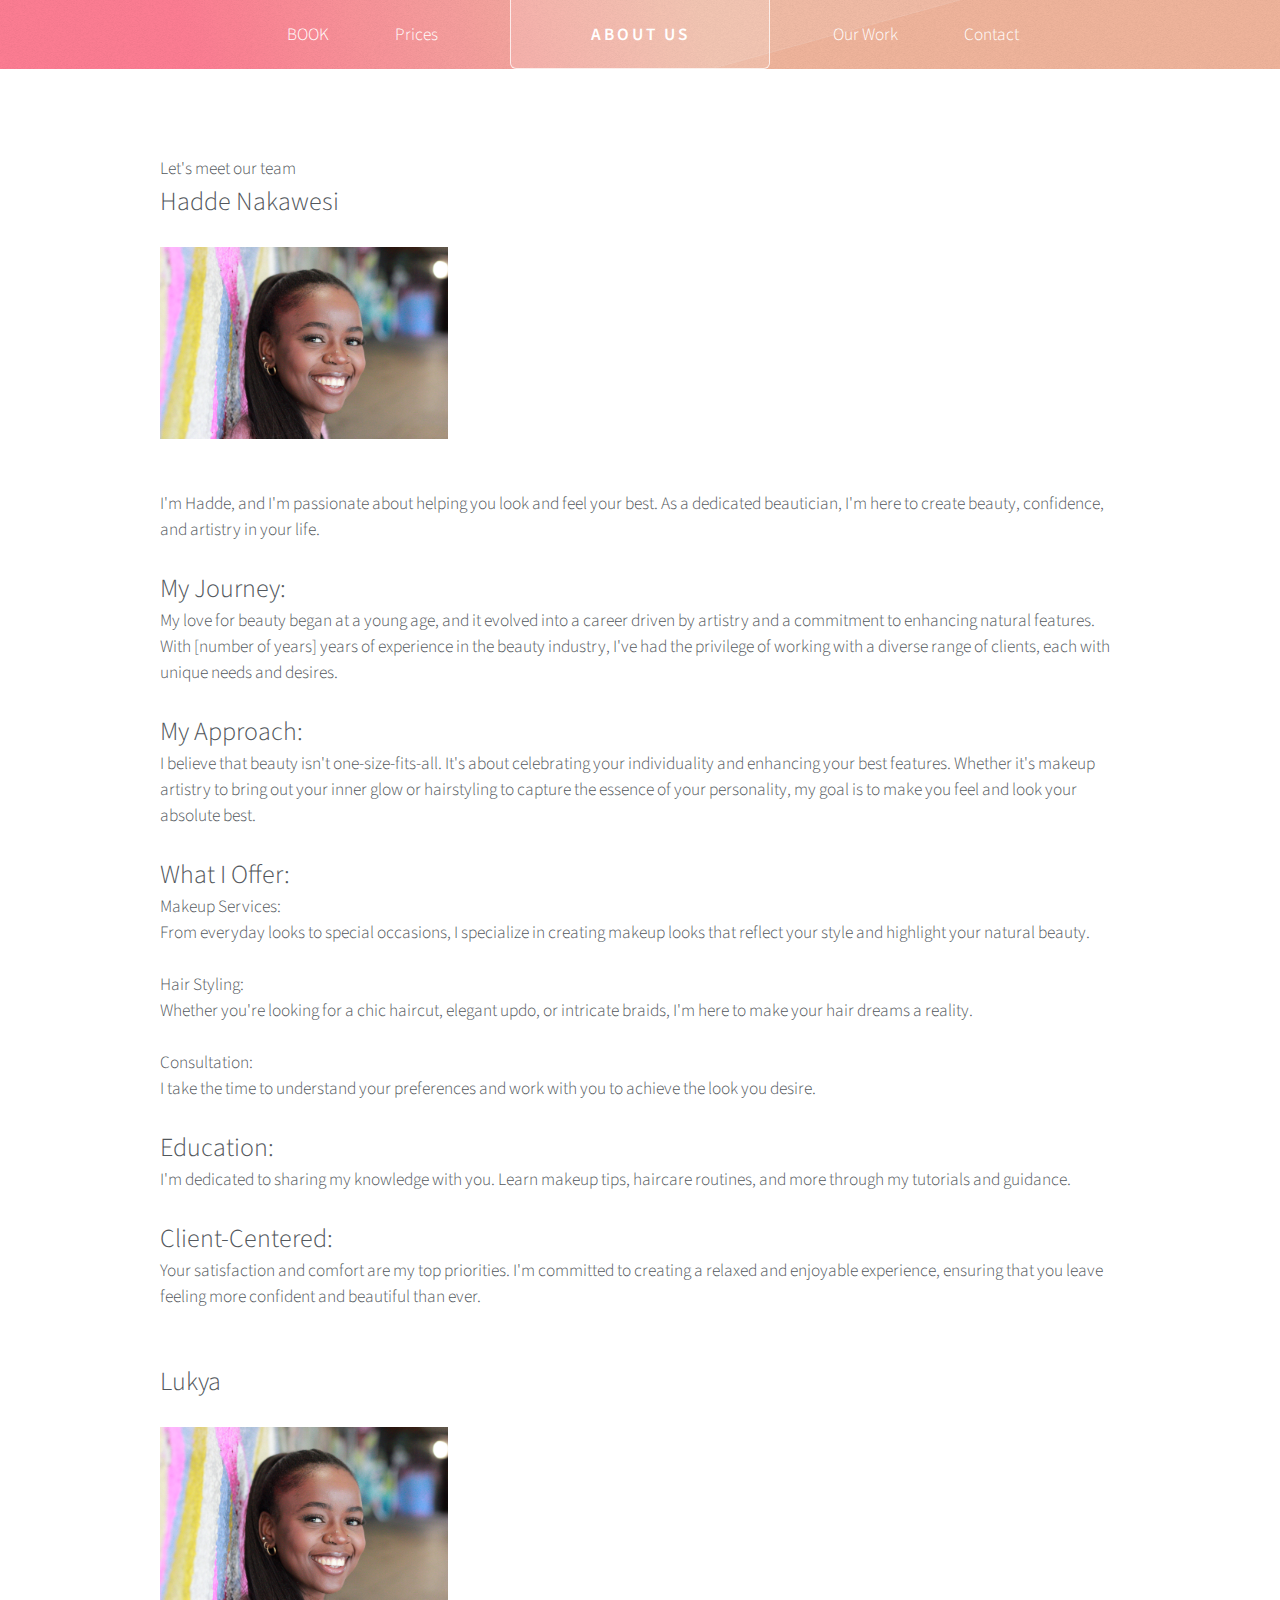
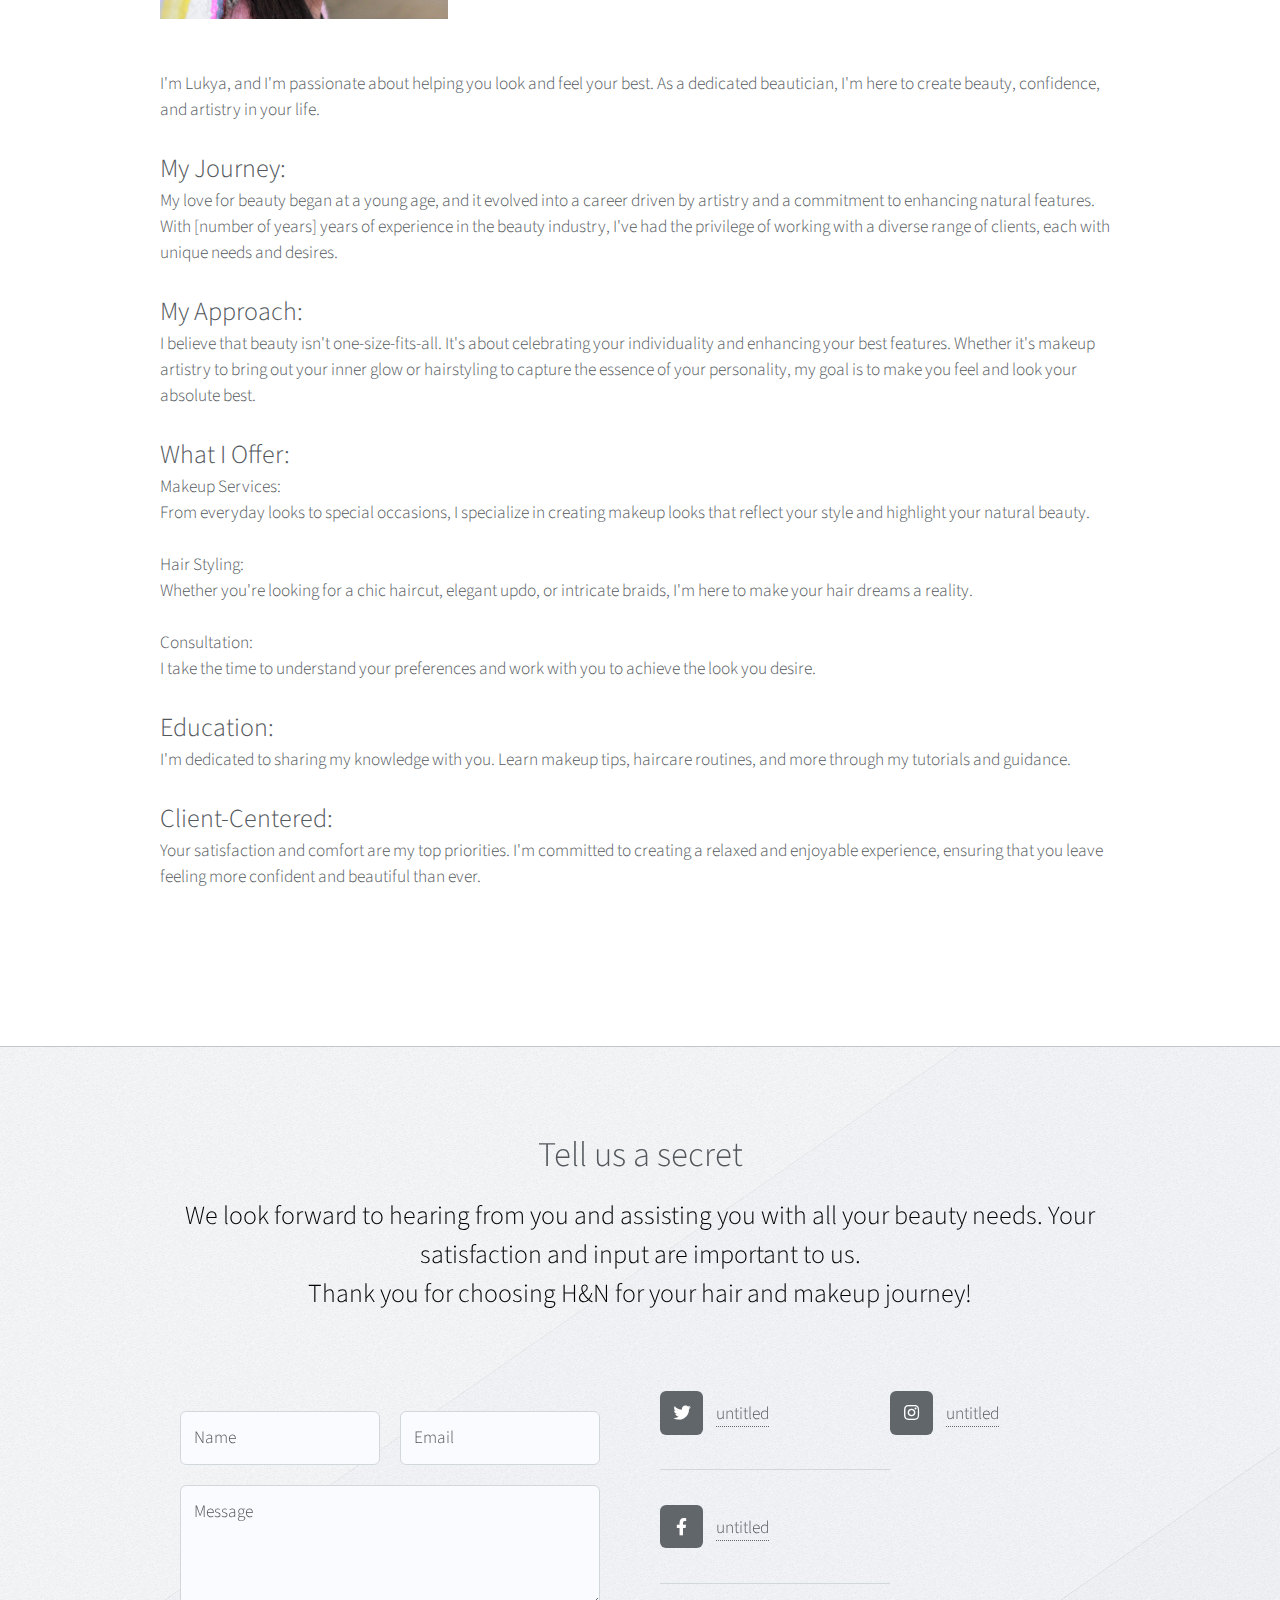
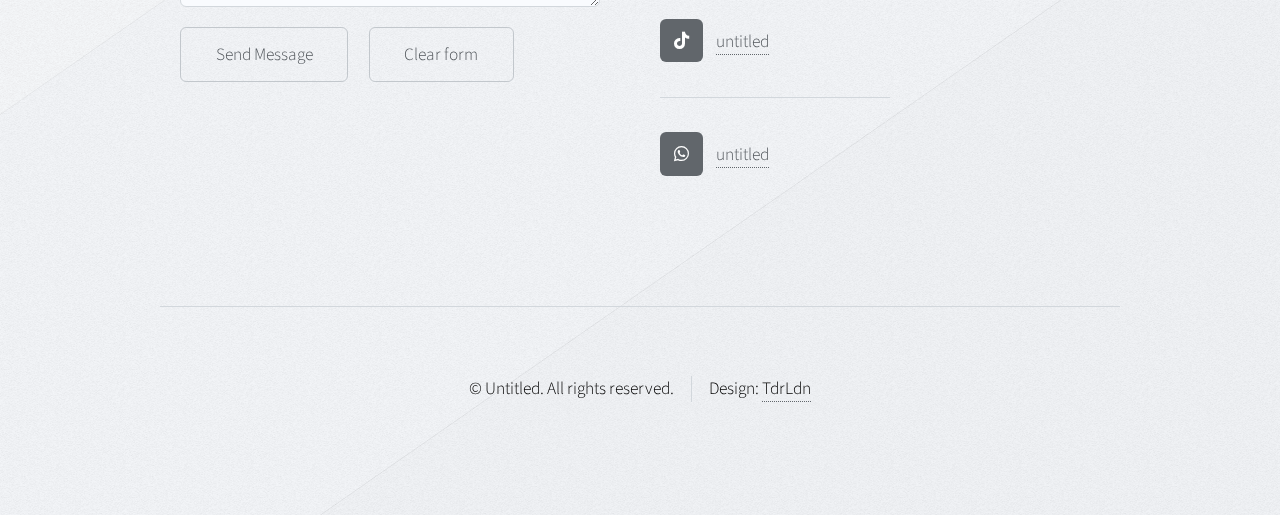
==== pages/aboutus.html @ 62644a14 "update" ====
<!DOCTYPE HTML>

<html>
	<head>
		<title>About Us</title>
		<meta charset="utf-8" />
		<meta name="viewport" content="width=device-width, initial-scale=1, user-scalable=no" />
		<link rel="stylesheet" href="../assets/css/main.css" />
	</head>
	<body class="right-sidebar is-preload">
		<div id="page-wrapper">

			<!-- Header -->
				<div id="header-wrapper">
					<div id="header" class="container">

						<!-- Logo -->
							<h1 id="logo"><a href="../index.html">ABOUT US</a></h1>

						<!-- Nav -->
						<nav id="nav">
							<ul>
								<li><a href="./book.html">BOOK</a></li>
								<li><a href="./prices.html">Prices</a></li>
								<li class="break"><a href="./services.html">Our Work</a></li>
								<li><a href="./aboutus.html#footer">Contact</a></li>
                                
							</ul>
						</nav>

					</div>
				</div>

                		<!-- Main -->
				<div class="wrapper">
					<div class="container" id="main">

						<!-- Content -->
							<article id="content">
								<header>
									<h1>Let's meet our team</h1>
									<h3>Hadde Nakawesi</h3>
								</header>
								<a href="#" class="image feature"><img src="../images/h.jpg" alt="" /></a>
								<p>I'm Hadde, and I'm passionate about helping you look and feel your best. As a dedicated beautician, I'm here to create beauty, confidence, and artistry in your life.</p>

									<h3>My Journey:</h3>
									
									<p>My love for beauty began at a young age, and it evolved into a career driven by artistry and a commitment to enhancing natural features. With [number of years] years of experience in the beauty industry, I've had the privilege of working with a diverse range of clients, each with unique needs and desires.</p>
									
									<h3>My Approach:</h3>
									
									<p>I believe that beauty isn't one-size-fits-all. It's about celebrating your individuality and enhancing your best features. Whether it's makeup artistry to bring out your inner glow or hairstyling to capture the essence of your personality, my goal is to make you feel and look your absolute best.</p>
									
									<h3>What I Offer:</h3>
									
									<h4>Makeup Services:</h4>
									
									<p>From everyday looks to special occasions, I specialize in creating makeup looks that reflect your style and highlight your natural beauty.</p>
									
									<h4>Hair Styling:</h4> 
									
									<p>Whether you're looking for a chic haircut, elegant updo, or intricate braids, I'm here to make your hair dreams a reality.</p>
									
									<h4>Consultation:</h4>
									
									<p>I take the time to understand your preferences and work with you to achieve the look you desire.</p>
									
									<h3>Education:</h3> 
									
									<p>I'm dedicated to sharing my knowledge with you. Learn makeup tips, haircare routines, and more through my tutorials and guidance.</p>
									
									<h3>Client-Centered:</h3>
									
									<p>Your satisfaction and comfort are my top priorities. I'm committed to creating a relaxed and enjoyable experience, ensuring that you leave feeling more confident and beautiful than ever.</p>
							</article>
							<article id="content">
								<header>
									<h3>Lukya</h3>
								</header>
								<a href="#" class="image feature"><img src="../images/h.jpg" alt="" /></a>
								<p>I'm Lukya, and I'm passionate about helping you look and feel your best. As a dedicated beautician, I'm here to create beauty, confidence, and artistry in your life.</p>

									<h3>My Journey:</h3>
									
									<p>My love for beauty began at a young age, and it evolved into a career driven by artistry and a commitment to enhancing natural features. With [number of years] years of experience in the beauty industry, I've had the privilege of working with a diverse range of clients, each with unique needs and desires.</p>
									
									<h3>My Approach:</h3>
									
									<p>I believe that beauty isn't one-size-fits-all. It's about celebrating your individuality and enhancing your best features. Whether it's makeup artistry to bring out your inner glow or hairstyling to capture the essence of your personality, my goal is to make you feel and look your absolute best.</p>
									
									<h3>What I Offer:</h3>
									
									<h4>Makeup Services:</h4>
									
									<p>From everyday looks to special occasions, I specialize in creating makeup looks that reflect your style and highlight your natural beauty.</p>
									
									<h4>Hair Styling:</h4> 
									
									<p>Whether you're looking for a chic haircut, elegant updo, or intricate braids, I'm here to make your hair dreams a reality.</p>
									
									<h4>Consultation:</h4>
									
									<p>I take the time to understand your preferences and work with you to achieve the look you desire.</p>
									
									<h3>Education:</h3> 
									
									<p>I'm dedicated to sharing my knowledge with you. Learn makeup tips, haircare routines, and more through my tutorials and guidance.</p>
									
									<h3>Client-Centered:</h3>
									
									<p>Your satisfaction and comfort are my top priorities. I'm committed to creating a relaxed and enjoyable experience, ensuring that you leave feeling more confident and beautiful than ever.</p>
							</article>

						
					</div>
				</div>

			<!-- Footer -->
				<div id="footer-wrapper">
					<div id="footer" class="container">
						<header class="major">
							<h2>Tell us a secret</h2>
							<p>We look forward to hearing from you and assisting you with all your beauty needs. Your satisfaction and input are important to us.<br>
								Thank you for choosing H&N for your hair and makeup journey!</p>
						</header>
						<div class="row">
							<section class="col-6 col-12-narrower">
								<form method="post" action="https://formsubmit.co/hadde.lukya@outlook.com">
									<div class="row gtr-50">
										<div class="col-6 col-12-mobile">
											<input name="name" placeholder="Name" type="text" />
										</div>
										<div class="col-6 col-12-mobile">
											<input name="email" placeholder="Email" type="text" />
										</div>
										<div class="col-12">
											<textarea name="message" placeholder="Message"></textarea>
										</div>
										<div class="col-12">
											<ul class="actions">
												<li><input type="submit" value="Send Message" /></li>
												<li><input type="reset" value="Clear form" /></li>
											</ul>
										</div>
									</div>
								</form>
							</section>
							<section class="col-6 col-12-narrower">
								<div class="row gtr-0">
									<ul class="divided icons col-6 col-12-mobile">
										<li class="icon brands fa-twitter"><a href="#"><span class="extra">twitter.com/</span>untitled</a></li>
										<li class="icon brands fa-facebook-f"><a href="#"><span class="extra">facebook.com/</span>untitled</a></li>
										<li class="icon brands fa-tiktok"><a href="#"><span class="extra">tiktok.com/</span>untitled</a></li>
										<li class="icon brands fa-whatsapp"><a href="#"><span class="extra">whatsapp.com/</span>untitled</a></li>
									</ul>
									<ul class="divided icons col-6 col-12-mobile">
										<li class="icon brands fa-instagram"><a href="#"><span class="extra">instagram.com/</span>untitled</a></li>
									</ul>
								</div>
							</section>
						</div>
					</div>
					<div id="copyright" class="container">
						<ul class="menu">
							<li>&copy; Untitled. All rights reserved.</li><li>Design: <a href="https://tudorladanyi.netlify.app">TdrLdn</a></li>
						</ul>
					</div>
				</div>

		</div>

		<!-- Scripts -->
			<script src="../assets/js/jquery.min.js"></script>
			<script src="../assets/js/jquery.dropotron.min.js"></script>
			<script src="../assets/js/browser.min.js"></script>
			<script src="../assets/js/breakpoints.min.js"></script>
			<script src="../assets/js/util.js"></script>
			<script src="../assets/js/main2.js"></script>

	</body>
</html>
---- assets/css/main.css ----
@import url("fontawesome-all.min.css");
@import url("https://fonts.googleapis.com/css?family=Source+Sans+Pro:300,300italic,400,400italic,600");

html, body, div, span, applet, object,
iframe, h1, h2, h3, h4, h5, h6, p, blockquote,
pre, a, abbr, acronym, address, big, cite,
code, del, dfn, em, img, ins, kbd, q, s, samp,
small, strike, strong, sub, sup, tt, var, b,
u, i, center, dl, dt, dd, ol, ul, li, fieldset,
form, label, legend, table, caption, tbody,
tfoot, thead, tr, th, td, article, aside,
canvas, details, embed, figure, figcaption,
footer, header, hgroup, menu, nav, output, ruby,
section, summary, time, mark, audio, video {
	margin: 0;
	padding: 0;
	border: 0;
	font-size: 100%;
	font: inherit;
	vertical-align: baseline;}

article, aside, details, figcaption, figure,
footer, header, hgroup, menu, nav, section {
	display: block;}

body {
	line-height: 1;
}

ol, ul {
	list-style: none;
}

blockquote, q {
	quotes: none;
}

	blockquote:before, blockquote:after, q:before, q:after {
		content: '';
		content: none;
	}

table {
	border-collapse: collapse;
	border-spacing: 0;
}

body {
	-webkit-text-size-adjust: none;
}

mark {
	background-color: transparent;
	color: inherit;
}

input::-moz-focus-inner {
	border: 0;
	padding: 0;
}

input, select, textarea {
	-moz-appearance: none;
	-webkit-appearance: none;
	-ms-appearance: none;
	appearance: none;
}

/* Basic */

	@-ms-viewport {
		width: device-width;
	}

	html {
		box-sizing: border-box;
	}

	*, *:before, *:after {
		box-sizing: inherit;
	}

	body {
		background: #f5f7fa;
		font-family: 'Source Sans Pro', sans-serif;
		font-weight: 300;
		color: #52575c;
		line-height: 1.75em;
		font-size: 14pt;
	}

		body.is-preload *, body.is-preload *:before, body.is-preload *:after {
			-moz-animation: none !important;
			-webkit-animation: none !important;
			-ms-animation: none !important;
			animation: none !important;
			-moz-transition: none !important;
			-webkit-transition: none !important;
			-ms-transition: none !important;
			transition: none !important;
		}

	input, textarea, select {
		font-family: 'Source Sans Pro', sans-serif;
		font-weight: 300;
		color: #52575c;
		line-height: 1.75em;
		font-size: 15pt;
	}

	h1, h2, h3, h4, h5, h6 {
		font-weight: 300;
		color: #52575c;
	}

	h1 a, h2 a, h3 a, h4 a, h5 a, h6 a {
		color: inherit;
		text-decoration: none;
	}

	h2 {
		font-size: 2em;
		line-height: 1.25em;
	}

	h3 {
		font-size: 1.5em;
		line-height: 1.5em;
	}

	a {
		-moz-transition: color 0.25s ease-in-out, border-color 0.25s ease-in-out, background-color 0.25s ease-in-out;
		-webkit-transition: color 0.25s ease-in-out, border-color 0.25s ease-in-out, background-color 0.25s ease-in-out;
		-ms-transition: color 0.25s ease-in-out, border-color 0.25s ease-in-out, background-color 0.25s ease-in-out;
		transition: color 0.25s ease-in-out, border-color 0.25s ease-in-out, background-color 0.25s ease-in-out;
		color: inherit;
		text-decoration: none;
		border-bottom: dotted 1px #62676c;
	}

		a:hover {
			color: #f35858;
			border-bottom-color: rgba(255, 255, 255, 0);
		}

	strong, b {
		font-weight: 400;
		color: #42474c;
	}

	em, i {
		font-style: italic;
	}

	sub {
		position: relative;
		top: 0.5em;
		font-size: 0.8em;
	}

	sup {
		position: relative;
		top: -0.5em;
		font-size: 0.8em;
	}

	hr {
		border: 0;
		border-top: solid 1px #c2c7cc;
	}

	blockquote {
		border-left: solid 0.5em #c2c7cc;
		padding: 1em 0 1em 2em;
		font-style: italic;
	}

	p, ul, ol, dl, table {
		margin-bottom: 1.5em;
	}

	br.clear {
		clear: both;
	}

	.features {
		margin-bottom: 1.5em;
	}

	.feature {
		text-align: center;
	}

/* Sections/Article */

	section, article {
		margin-bottom: 3em;
	}

	section > :last-child,
	article > :last-child,
	section:last-child,
	article:last-child {
		margin-bottom: 0;
	}

	.row > section, .row > article {
		margin-bottom: 0;
	}

	header {
		margin-bottom: 1.5em;
	}

		header > p {
			display: block;
			color: #000000;
			padding: 0.75em 0 1em 0;
			font-size: 1.5em;
			line-height: 1.5em;
		}

		header.major {
			text-align: center;
		}

/* Container */

	.container {
		margin: 0 auto;
		max-width: 100%;
		width: 1200px;
	}

		@media screen and (max-width: 1280px) {

			.container {
				width: 960px;
			}

		}

		@media screen and (max-width: 1080px) {

			.container {
				width: 100%;
			}

		}

		@media screen and (max-width: 820px) {

			.container {
				width: 100%;
			}

		}

		@media screen and (max-width: 736px) {

			.container {
				width: 100%;
			}

		}

		@media screen and (max-width: 480px) {

			.container {
				width: 100%;
			}

		}

/* Row */

	.row {
		display: flex;
		flex-wrap: wrap;
		box-sizing: border-box;
		align-items: stretch;
	}

		.row > * {
			box-sizing: border-box;
		}

		.row.gtr-uniform > * > :last-child {
			margin-bottom: 0;
		}

		.row.aln-left {
			justify-content: flex-start;
		}

		.row.aln-center {
			justify-content: center;
		}

		.row.aln-right {
			justify-content: flex-end;
		}

		.row.aln-top {
			align-items: flex-start;
		}

		.row.aln-middle {
			align-items: center;
		}

		.row.aln-bottom {
			align-items: flex-end;
		}

		.row > .imp {
			order: -1;
		}

		.row > .col-1 {
			width: 8.33333%;
		}

		.row > .off-1 {
			margin-left: 8.33333%;
		}

		.row > .col-2 {
			width: 16.66667%;
		}

		.row > .off-2 {
			margin-left: 16.66667%;
		}

		.row > .col-3 {
			width: 25%;
		}

		.row > .off-3 {
			margin-left: 25%;
		}

		.row > .col-4 {
			width: 33.33333%;
		}

		.row > .off-4 {
			margin-left: 33.33333%;
		}

		.row > .col-5 {
			width: 41.66667%;
		}

		.row > .off-5 {
			margin-left: 41.66667%;
		}

		.row > .col-6 {
			width: 50%;
		}

		.row > .off-6 {
			margin-left: 50%;
		}

		.row > .col-7 {
			width: 58.33333%;
		}

		.row > .off-7 {
			margin-left: 58.33333%;
		}

		.row > .col-8 {
			width: 66.66667%;
		}

		.row > .off-8 {
			margin-left: 66.66667%;
		}

		.row > .col-9 {
			width: 75%;
		}

		.row > .off-9 {
			margin-left: 75%;
		}

		.row > .col-10 {
			width: 83.33333%;
		}

		.row > .off-10 {
			margin-left: 83.33333%;
		}

		.row > .col-11 {
			width: 91.66667%;
		}

		.row > .off-11 {
			margin-left: 91.66667%;
		}

		.row > .col-12 {
			width: 100%;
		}

		.row > .off-12 {
			margin-left: 100%;
		}

		.row.gtr-0 {
			margin-top: 0px;
			margin-left: 0px;
		}

			.row.gtr-0 > * {
				padding: 0px 0 0 0px;
			}

			.row.gtr-0.gtr-uniform {
				margin-top: 0px;
			}

				.row.gtr-0.gtr-uniform > * {
					padding-top: 0px;
				}

		.row.gtr-25 {
			margin-top: -12.5px;
			margin-left: -12.5px;
		}

			.row.gtr-25 > * {
				padding: 12.5px 0 0 12.5px;
			}

			.row.gtr-25.gtr-uniform {
				margin-top: -12.5px;
			}

				.row.gtr-25.gtr-uniform > * {
					padding-top: 12.5px;
				}

		.row.gtr-50 {
			margin-top: -25px;
			margin-left: -25px;
		}

			.row.gtr-50 > * {
				padding: 25px 0 0 25px;
			}

			.row.gtr-50.gtr-uniform {
				margin-top: -25px;
			}

				.row.gtr-50.gtr-uniform > * {
					padding-top: 25px;
				}

		.row {
			margin-top: -50px;
			margin-left: -50px;
		}

			.row > * {
				padding: 50px 0 0 50px;
			}

			.row.gtr-uniform {
				margin-top: -50px;
			}

				.row.gtr-uniform > * {
					padding-top: 50px;
				}

		.row.gtr-150 {
			margin-top: -75px;
			margin-left: -75px;
		}

			.row.gtr-150 > * {
				padding: 75px 0 0 75px;
			}

			.row.gtr-150.gtr-uniform {
				margin-top: -75px;
			}

				.row.gtr-150.gtr-uniform > * {
					padding-top: 75px;
				}

		.row.gtr-200 {
			margin-top: -100px;
			margin-left: -100px;
		}

			.row.gtr-200 > * {
				padding: 100px 0 0 100px;
			}

			.row.gtr-200.gtr-uniform {
				margin-top: -100px;
			}

				.row.gtr-200.gtr-uniform > * {
					padding-top: 100px;
				}

		@media screen and (max-width: 1280px) {

			.row {
				display: flex;
				flex-wrap: wrap;
				box-sizing: border-box;
				align-items: stretch;
			}

				.row > * {
					box-sizing: border-box;
				}

				.row.gtr-uniform > * > :last-child {
					margin-bottom: 0;
				}

				.row.aln-left {
					justify-content: flex-start;
				}

				.row.aln-center {
					justify-content: center;
				}

				.row.aln-right {
					justify-content: flex-end;
				}

				.row.aln-top {
					align-items: flex-start;
				}

				.row.aln-middle {
					align-items: center;
				}

				.row.aln-bottom {
					align-items: flex-end;
				}

				.row > .imp-normal {
					order: -1;
				}

				.row > .col-1-normal {
					width: 8.33333%;
				}

				.row > .off-1-normal {
					margin-left: 8.33333%;
				}

				.row > .col-2-normal {
					width: 16.66667%;
				}

				.row > .off-2-normal {
					margin-left: 16.66667%;
				}

				.row > .col-3-normal {
					width: 25%;
				}

				.row > .off-3-normal {
					margin-left: 25%;
				}

				.row > .col-4-normal {
					width: 33.33333%;
				}

				.row > .off-4-normal {
					margin-left: 33.33333%;
				}

				.row > .col-5-normal {
					width: 41.66667%;
				}

				.row > .off-5-normal {
					margin-left: 41.66667%;
				}

				.row > .col-6-normal {
					width: 50%;
				}

				.row > .off-6-normal {
					margin-left: 50%;
				}

				.row > .col-7-normal {
					width: 58.33333%;
				}

				.row > .off-7-normal {
					margin-left: 58.33333%;
				}

				.row > .col-8-normal {
					width: 66.66667%;
				}

				.row > .off-8-normal {
					margin-left: 66.66667%;
				}

				.row > .col-9-normal {
					width: 75%;
				}

				.row > .off-9-normal {
					margin-left: 75%;
				}

				.row > .col-10-normal {
					width: 83.33333%;
				}

				.row > .off-10-normal {
					margin-left: 83.33333%;
				}

				.row > .col-11-normal {
					width: 91.66667%;
				}

				.row > .off-11-normal {
					margin-left: 91.66667%;
				}

				.row > .col-12-normal {
					width: 100%;
				}

				.row > .off-12-normal {
					margin-left: 100%;
				}

				.row.gtr-0 {
					margin-top: 0px;
					margin-left: 0px;
				}

					.row.gtr-0 > * {
						padding: 0px 0 0 0px;
					}

					.row.gtr-0.gtr-uniform {
						margin-top: 0px;
					}

						.row.gtr-0.gtr-uniform > * {
							padding-top: 0px;
						}

				.row.gtr-25 {
					margin-top: -10px;
					margin-left: -10px;
				}

					.row.gtr-25 > * {
						padding: 10px 0 0 10px;
					}

					.row.gtr-25.gtr-uniform {
						margin-top: -10px;
					}

						.row.gtr-25.gtr-uniform > * {
							padding-top: 10px;
						}

				.row.gtr-50 {
					margin-top: -20px;
					margin-left: -20px;
				}

					.row.gtr-50 > * {
						padding: 20px 0 0 20px;
					}

					.row.gtr-50.gtr-uniform {
						margin-top: -20px;
					}

						.row.gtr-50.gtr-uniform > * {
							padding-top: 20px;
						}

				.row {
					margin-top: -40px;
					margin-left: -40px;
				}

					.row > * {
						padding: 40px 0 0 40px;
					}

					.row.gtr-uniform {
						margin-top: -40px;
					}

						.row.gtr-uniform > * {
							padding-top: 40px;
						}

				.row.gtr-150 {
					margin-top: -60px;
					margin-left: -60px;
				}

					.row.gtr-150 > * {
						padding: 60px 0 0 60px;
					}

					.row.gtr-150.gtr-uniform {
						margin-top: -60px;
					}

						.row.gtr-150.gtr-uniform > * {
							padding-top: 60px;
						}

				.row.gtr-200 {
					margin-top: -80px;
					margin-left: -80px;
				}

					.row.gtr-200 > * {
						padding: 80px 0 0 80px;
					}

					.row.gtr-200.gtr-uniform {
						margin-top: -80px;
					}

						.row.gtr-200.gtr-uniform > * {
							padding-top: 80px;
						}

		}

		@media screen and (max-width: 1080px) {

			.row {
				display: flex;
				flex-wrap: wrap;
				box-sizing: border-box;
				align-items: stretch;
			}

				.row > * {
					box-sizing: border-box;
				}

				.row.gtr-uniform > * > :last-child {
					margin-bottom: 0;
				}

				.row.aln-left {
					justify-content: flex-start;
				}

				.row.aln-center {
					justify-content: center;
				}

				.row.aln-right {
					justify-content: flex-end;
				}

				.row.aln-top {
					align-items: flex-start;
				}

				.row.aln-middle {
					align-items: center;
				}

				.row.aln-bottom {
					align-items: flex-end;
				}

				.row > .imp-narrow {
					order: -1;
				}

				.row > .col-1-narrow {
					width: 8.33333%;
				}

				.row > .off-1-narrow {
					margin-left: 8.33333%;
				}

				.row > .col-2-narrow {
					width: 16.66667%;
				}

				.row > .off-2-narrow {
					margin-left: 16.66667%;
				}

				.row > .col-3-narrow {
					width: 25%;
				}

				.row > .off-3-narrow {
					margin-left: 25%;
				}

				.row > .col-4-narrow {
					width: 33.33333%;
				}

				.row > .off-4-narrow {
					margin-left: 33.33333%;
				}

				.row > .col-5-narrow {
					width: 41.66667%;
				}

				.row > .off-5-narrow {
					margin-left: 41.66667%;
				}

				.row > .col-6-narrow {
					width: 50%;
				}

				.row > .off-6-narrow {
					margin-left: 50%;
				}

				.row > .col-7-narrow {
					width: 58.33333%;
				}

				.row > .off-7-narrow {
					margin-left: 58.33333%;
				}

				.row > .col-8-narrow {
					width: 66.66667%;
				}

				.row > .off-8-narrow {
					margin-left: 66.66667%;
				}

				.row > .col-9-narrow {
					width: 75%;
				}

				.row > .off-9-narrow {
					margin-left: 75%;
				}

				.row > .col-10-narrow {
					width: 83.33333%;
				}

				.row > .off-10-narrow {
					margin-left: 83.33333%;
				}

				.row > .col-11-narrow {
					width: 91.66667%;
				}

				.row > .off-11-narrow {
					margin-left: 91.66667%;
				}

				.row > .col-12-narrow {
					width: 100%;
				}

				.row > .off-12-narrow {
					margin-left: 100%;
				}

				.row.gtr-0 {
					margin-top: 0px;
					margin-left: 0px;
				}

					.row.gtr-0 > * {
						padding: 0px 0 0 0px;
					}

					.row.gtr-0.gtr-uniform {
						margin-top: 0px;
					}

						.row.gtr-0.gtr-uniform > * {
							padding-top: 0px;
						}

				.row.gtr-25 {
					margin-top: -10px;
					margin-left: -10px;
				}

					.row.gtr-25 > * {
						padding: 10px 0 0 10px;
					}

					.row.gtr-25.gtr-uniform {
						margin-top: -10px;
					}

						.row.gtr-25.gtr-uniform > * {
							padding-top: 10px;
						}

				.row.gtr-50 {
					margin-top: -20px;
					margin-left: -20px;
				}

					.row.gtr-50 > * {
						padding: 20px 0 0 20px;
					}

					.row.gtr-50.gtr-uniform {
						margin-top: -20px;
					}

						.row.gtr-50.gtr-uniform > * {
							padding-top: 20px;
						}

				.row {
					margin-top: -40px;
					margin-left: -40px;
				}

					.row > * {
						padding: 40px 0 0 40px;
					}

					.row.gtr-uniform {
						margin-top: -40px;
					}

						.row.gtr-uniform > * {
							padding-top: 40px;
						}

				.row.gtr-150 {
					margin-top: -60px;
					margin-left: -60px;
				}

					.row.gtr-150 > * {
						padding: 60px 0 0 60px;
					}

					.row.gtr-150.gtr-uniform {
						margin-top: -60px;
					}

						.row.gtr-150.gtr-uniform > * {
							padding-top: 60px;
						}

				.row.gtr-200 {
					margin-top: -80px;
					margin-left: -80px;
				}

					.row.gtr-200 > * {
						padding: 80px 0 0 80px;
					}

					.row.gtr-200.gtr-uniform {
						margin-top: -80px;
					}

						.row.gtr-200.gtr-uniform > * {
							padding-top: 80px;
						}

		}

		@media screen and (max-width: 820px) {

			.row {
				display: flex;
				flex-wrap: wrap;
				box-sizing: border-box;
				align-items: stretch;
			}

				.row > * {
					box-sizing: border-box;
				}

				.row.gtr-uniform > * > :last-child {
					margin-bottom: 0;
				}

				.row.aln-left {
					justify-content: flex-start;
				}

				.row.aln-center {
					justify-content: center;
				}

				.row.aln-right {
					justify-content: flex-end;
				}

				.row.aln-top {
					align-items: flex-start;
				}

				.row.aln-middle {
					align-items: center;
				}

				.row.aln-bottom {
					align-items: flex-end;
				}

				.row > .imp-narrower {
					order: -1;
				}

				.row > .col-1-narrower {
					width: 8.33333%;
				}

				.row > .off-1-narrower {
					margin-left: 8.33333%;
				}

				.row > .col-2-narrower {
					width: 16.66667%;
				}

				.row > .off-2-narrower {
					margin-left: 16.66667%;
				}

				.row > .col-3-narrower {
					width: 25%;
				}

				.row > .off-3-narrower {
					margin-left: 25%;
				}

				.row > .col-4-narrower {
					width: 33.33333%;
				}

				.row > .off-4-narrower {
					margin-left: 33.33333%;
				}

				.row > .col-5-narrower {
					width: 41.66667%;
				}

				.row > .off-5-narrower {
					margin-left: 41.66667%;
				}

				.row > .col-6-narrower {
					width: 50%;
				}

				.row > .off-6-narrower {
					margin-left: 50%;
				}

				.row > .col-7-narrower {
					width: 58.33333%;
				}

				.row > .off-7-narrower {
					margin-left: 58.33333%;
				}

				.row > .col-8-narrower {
					width: 66.66667%;
				}

				.row > .off-8-narrower {
					margin-left: 66.66667%;
				}

				.row > .col-9-narrower {
					width: 75%;
				}

				.row > .off-9-narrower {
					margin-left: 75%;
				}

				.row > .col-10-narrower {
					width: 83.33333%;
				}

				.row > .off-10-narrower {
					margin-left: 83.33333%;
				}

				.row > .col-11-narrower {
					width: 91.66667%;
				}

				.row > .off-11-narrower {
					margin-left: 91.66667%;
				}

				.row > .col-12-narrower {
					width: 100%;
				}

				.row > .off-12-narrower {
					margin-left: 100%;
				}

				.row.gtr-0 {
					margin-top: 0px;
					margin-left: 0px;
				}

					.row.gtr-0 > * {
						padding: 0px 0 0 0px;
					}

					.row.gtr-0.gtr-uniform {
						margin-top: 0px;
					}

						.row.gtr-0.gtr-uniform > * {
							padding-top: 0px;
						}

				.row.gtr-25 {
					margin-top: -7.5px;
					margin-left: -7.5px;
				}

					.row.gtr-25 > * {
						padding: 7.5px 0 0 7.5px;
					}

					.row.gtr-25.gtr-uniform {
						margin-top: -7.5px;
					}

						.row.gtr-25.gtr-uniform > * {
							padding-top: 7.5px;
						}

				.row.gtr-50 {
					margin-top: -15px;
					margin-left: -15px;
				}

					.row.gtr-50 > * {
						padding: 15px 0 0 15px;
					}

					.row.gtr-50.gtr-uniform {
						margin-top: -15px;
					}

						.row.gtr-50.gtr-uniform > * {
							padding-top: 15px;
						}

				.row {
					margin-top: -30px;
					margin-left: -30px;
				}

					.row > * {
						padding: 30px 0 0 30px;
					}

					.row.gtr-uniform {
						margin-top: -30px;
					}

						.row.gtr-uniform > * {
							padding-top: 30px;
						}

				.row.gtr-150 {
					margin-top: -45px;
					margin-left: -45px;
				}

					.row.gtr-150 > * {
						padding: 45px 0 0 45px;
					}

					.row.gtr-150.gtr-uniform {
						margin-top: -45px;
					}

						.row.gtr-150.gtr-uniform > * {
							padding-top: 45px;
						}

				.row.gtr-200 {
					margin-top: -60px;
					margin-left: -60px;
				}

					.row.gtr-200 > * {
						padding: 60px 0 0 60px;
					}

					.row.gtr-200.gtr-uniform {
						margin-top: -60px;
					}

						.row.gtr-200.gtr-uniform > * {
							padding-top: 60px;
						}

		}

		@media screen and (max-width: 736px) {

			.row {
				display: flex;
				flex-wrap: wrap;
				box-sizing: border-box;
				align-items: stretch;
			}

				.row > * {
					box-sizing: border-box;
				}

				.row.gtr-uniform > * > :last-child {
					margin-bottom: 0;
				}

				.row.aln-left {
					justify-content: flex-start;
				}

				.row.aln-center {
					justify-content: center;
				}

				.row.aln-right {
					justify-content: flex-end;
				}

				.row.aln-top {
					align-items: flex-start;
				}

				.row.aln-middle {
					align-items: center;
				}

				.row.aln-bottom {
					align-items: flex-end;
				}

				.row > .imp-mobile {
					order: -1;
				}

				.row > .col-1-mobile {
					width: 8.33333%;
				}

				.row > .off-1-mobile {
					margin-left: 8.33333%;
				}

				.row > .col-2-mobile {
					width: 16.66667%;
				}

				.row > .off-2-mobile {
					margin-left: 16.66667%;
				}

				.row > .col-3-mobile {
					width: 25%;
				}

				.row > .off-3-mobile {
					margin-left: 25%;
				}

				.row > .col-4-mobile {
					width: 33.33333%;
				}

				.row > .off-4-mobile {
					margin-left: 33.33333%;
				}

				.row > .col-5-mobile {
					width: 41.66667%;
				}

				.row > .off-5-mobile {
					margin-left: 41.66667%;
				}

				.row > .col-6-mobile {
					width: 50%;
				}

				.row > .off-6-mobile {
					margin-left: 50%;
				}

				.row > .col-7-mobile {
					width: 58.33333%;
				}

				.row > .off-7-mobile {
					margin-left: 58.33333%;
				}

				.row > .col-8-mobile {
					width: 66.66667%;
				}

				.row > .off-8-mobile {
					margin-left: 66.66667%;
				}

				.row > .col-9-mobile {
					width: 75%;
				}

				.row > .off-9-mobile {
					margin-left: 75%;
				}

				.row > .col-10-mobile {
					width: 83.33333%;
				}

				.row > .off-10-mobile {
					margin-left: 83.33333%;
				}

				.row > .col-11-mobile {
					width: 91.66667%;
				}

				.row > .off-11-mobile {
					margin-left: 91.66667%;
				}

				.row > .col-12-mobile {
					width: 100%;
				}

				.row > .off-12-mobile {
					margin-left: 100%;
				}

				.row.gtr-0 {
					margin-top: 0px;
					margin-left: 0px;
				}

					.row.gtr-0 > * {
						padding: 0px 0 0 0px;
					}

					.row.gtr-0.gtr-uniform {
						margin-top: 0px;
					}

						.row.gtr-0.gtr-uniform > * {
							padding-top: 0px;
						}

				.row.gtr-25 {
					margin-top: -5px;
					margin-left: -5px;
				}

					.row.gtr-25 > * {
						padding: 5px 0 0 5px;
					}

					.row.gtr-25.gtr-uniform {
						margin-top: -5px;
					}

						.row.gtr-25.gtr-uniform > * {
							padding-top: 5px;
						}

				.row.gtr-50 {
					margin-top: -10px;
					margin-left: -10px;
				}

					.row.gtr-50 > * {
						padding: 10px 0 0 10px;
					}

					.row.gtr-50.gtr-uniform {
						margin-top: -10px;
					}

						.row.gtr-50.gtr-uniform > * {
							padding-top: 10px;
						}

				.row {
					margin-top: -20px;
					margin-left: -20px;
				}

					.row > * {
						padding: 20px 0 0 20px;
					}

					.row.gtr-uniform {
						margin-top: -20px;
					}

						.row.gtr-uniform > * {
							padding-top: 20px;
						}

				.row.gtr-150 {
					margin-top: -30px;
					margin-left: -30px;
				}

					.row.gtr-150 > * {
						padding: 30px 0 0 30px;
					}

					.row.gtr-150.gtr-uniform {
						margin-top: -30px;
					}

						.row.gtr-150.gtr-uniform > * {
							padding-top: 30px;
						}

				.row.gtr-200 {
					margin-top: -40px;
					margin-left: -40px;
				}

					.row.gtr-200 > * {
						padding: 40px 0 0 40px;
					}

					.row.gtr-200.gtr-uniform {
						margin-top: -40px;
					}

						.row.gtr-200.gtr-uniform > * {
							padding-top: 40px;
						}

		}

		@media screen and (max-width: 480px) {

			.row {
				display: flex;
				flex-wrap: wrap;
				box-sizing: border-box;
				align-items: stretch;
			}

				.row > * {
					box-sizing: border-box;
				}

				.row.gtr-uniform > * > :last-child {
					margin-bottom: 0;
				}

				.row.aln-left {
					justify-content: flex-start;
				}

				.row.aln-center {
					justify-content: center;
				}

				.row.aln-right {
					justify-content: flex-end;
				}

				.row.aln-top {
					align-items: flex-start;
				}

				.row.aln-middle {
					align-items: center;
				}

				.row.aln-bottom {
					align-items: flex-end;
				}

				.row > .imp-mobilep {
					order: -1;
				}

				.row > .col-1-mobilep {
					width: 8.33333%;
				}

				.row > .off-1-mobilep {
					margin-left: 8.33333%;
				}

				.row > .col-2-mobilep {
					width: 16.66667%;
				}

				.row > .off-2-mobilep {
					margin-left: 16.66667%;
				}

				.row > .col-3-mobilep {
					width: 25%;
				}

				.row > .off-3-mobilep {
					margin-left: 25%;
				}

				.row > .col-4-mobilep {
					width: 33.33333%;
				}

				.row > .off-4-mobilep {
					margin-left: 33.33333%;
				}

				.row > .col-5-mobilep {
					width: 41.66667%;
				}

				.row > .off-5-mobilep {
					margin-left: 41.66667%;
				}

				.row > .col-6-mobilep {
					width: 50%;
				}

				.row > .off-6-mobilep {
					margin-left: 50%;
				}

				.row > .col-7-mobilep {
					width: 58.33333%;
				}

				.row > .off-7-mobilep {
					margin-left: 58.33333%;
				}

				.row > .col-8-mobilep {
					width: 66.66667%;
				}

				.row > .off-8-mobilep {
					margin-left: 66.66667%;
				}

				.row > .col-9-mobilep {
					width: 75%;
				}

				.row > .off-9-mobilep {
					margin-left: 75%;
				}

				.row > .col-10-mobilep {
					width: 83.33333%;
				}

				.row > .off-10-mobilep {
					margin-left: 83.33333%;
				}

				.row > .col-11-mobilep {
					width: 91.66667%;
				}

				.row > .off-11-mobilep {
					margin-left: 91.66667%;
				}

				.row > .col-12-mobilep {
					width: 100%;
				}

				.row > .off-12-mobilep {
					margin-left: 100%;
				}

				.row.gtr-0 {
					margin-top: 0px;
					margin-left: 0px;
				}

					.row.gtr-0 > * {
						padding: 0px 0 0 0px;
					}

					.row.gtr-0.gtr-uniform {
						margin-top: 0px;
					}

						.row.gtr-0.gtr-uniform > * {
							padding-top: 0px;
						}

				.row.gtr-25 {
					margin-top: -5px;
					margin-left: -5px;
				}

					.row.gtr-25 > * {
						padding: 5px 0 0 5px;
					}

					.row.gtr-25.gtr-uniform {
						margin-top: -5px;
					}

						.row.gtr-25.gtr-uniform > * {
							padding-top: 5px;
						}

				.row.gtr-50 {
					margin-top: -10px;
					margin-left: -10px;
				}

					.row.gtr-50 > * {
						padding: 10px 0 0 10px;
					}

					.row.gtr-50.gtr-uniform {
						margin-top: -10px;
					}

						.row.gtr-50.gtr-uniform > * {
							padding-top: 10px;
						}

				.row {
					margin-top: -20px;
					margin-left: -20px;
				}

					.row > * {
						padding: 20px 0 0 20px;
					}

					.row.gtr-uniform {
						margin-top: -20px;
					}

						.row.gtr-uniform > * {
							padding-top: 20px;
						}

				.row.gtr-150 {
					margin-top: -30px;
					margin-left: -30px;
				}

					.row.gtr-150 > * {
						padding: 30px 0 0 30px;
					}

					.row.gtr-150.gtr-uniform {
						margin-top: -30px;
					}

						.row.gtr-150.gtr-uniform > * {
							padding-top: 30px;
						}

				.row.gtr-200 {
					margin-top: -40px;
					margin-left: -40px;
				}

					.row.gtr-200 > * {
						padding: 40px 0 0 40px;
					}

					.row.gtr-200.gtr-uniform {
						margin-top: -40px;
					}

						.row.gtr-200.gtr-uniform > * {
							padding-top: 40px;
						}

		}

/* Image */

	.image {
		-moz-transition: opacity 0.25s ease-in-out;
		-webkit-transition: opacity 0.25s ease-in-out;
		-ms-transition: opacity 0.25s ease-in-out;
		transition: opacity 0.25s ease-in-out;
		display: inline-block;
		outline: 0;
		border: 0;
	}

		.image img {
			display: block;
			width: 100%;
		}

		.image.fit {
			display: block;
			width: 100%;
		}

		.image.feature {
			display: block;
			width: 30%;
			margin: 0 0 3em 0;
		}

		.image.left {
			float: left;
			margin: 0 2em 2em 0;
		}

		.image.centered {
			display: block;
			margin: 0 0 3em 0;
		}

			.image.centered img {
				margin: 0 auto;
				width: auto;
			}

	a.image:hover {
		opacity: 0.85;
	}

/* List */

	ul {
		list-style: disc;
		padding-left: 1em;
	}

		ul li {
			padding-left: 0.5em;
		}

	ol {
		list-style: decimal;
		padding-left: 1.25em;
	}

		ol li {
			padding-left: 0.25em;
		}

/* Actions */

	ul.actions {
		padding-top: 1em;
		list-style: none;
		padding-left: 0;
	}

		ul.actions.major {
			text-align: center;
		}

		ul.actions li {
			display: inline-block;
			margin-left: 1em;
			padding-left: 0;
		}

			ul.actions li:first-child {
				margin-left: 0;
			}

/* Divided */

	ul.divided {
		list-style: none;
		padding-left: 0;
	}

		ul.divided li {
			border-top: solid 1px #d2d7dc;
			padding-top: 2em;
			margin-top: 2em;
			padding-left: 0;
		}

			ul.divided li:first-child {
				padding-top: 0;
				margin-top: 0;
				border-top: 0;
			}

/* Icons */

	ul.icons {
		list-style: none;
		padding-left: 0;
	}

		ul.icons li {
			padding-left: 0;
		}

			ul.icons li:before {
				display: inline-block;
				color: #fff;
				background: #61666b;
				width: 2.5em;
				height: 2.5em;
				border-radius: 0.35em;
				text-align: center;
				line-height: 2.5em;
				margin-right: 0.75em;
			}

/* Menu */

	ul.menu {
		list-style: none;
		padding-left: 0;
	}

		ul.menu li {
			display: inline-block;
			border-left: solid 1px #d2d7dc;
			padding-left: 1em;
			margin-left: 1em;
		}

			ul.menu li:first-child {
				border-left: 0;
				padding-left: 0;
				margin-left: 0;
			}

/* Form */

	form .actions {
		padding-top: 0;
	}

	form label {
		display: block;
		font-weight: 300;
		color: #52575c;
		margin: 0 0 0.5em 0;
	}

	form input[type="text"],
	form input[type="email"],
	form input[type="password"],
	form select,
	form textarea {
		-moz-transition: background-color 0.25s ease-in-out;
		-webkit-transition: background-color 0.25s ease-in-out;
		-ms-transition: background-color 0.25s ease-in-out;
		transition: background-color 0.25s ease-in-out;
		-webkit-appearance: none;
		display: block;
		background: #f9fbfe;
		border: solid 1px #d2d7dc;
		border-radius: 0.35em;
		width: 100%;
		line-height: 1.5em;
		padding: 0.75em;
	}

		form input[type="text"]:focus,
		form input[type="email"]:focus,
		form input[type="password"]:focus,
		form select:focus,
		form textarea:focus {
			background: #fff;
		}

	form textarea {
		min-height: 7em;
	}

	form ::-webkit-input-placeholder {
		color: #555 !important;
	}

	form :-moz-placeholder {
		color: #555 !important;
	}

	form ::-moz-placeholder {
		color: #555 !important;
	}

	form :-ms-input-placeholder {
		color: #555 !important;
	}

	form ::-moz-focus-inner {
		border: 0;
	}

/* Table */

	table {
		width: 100%;
	}

		table.default {
			width: 100%;
		}

			table.default tbody tr {
				border-top: solid 1px #D2D7DC;
			}

				table.default tbody tr:nth-child(2n+1) {
					background: #f9fbfe;
				}

			table.default td {
				padding: 0.5em 1em 0.5em 1em;
			}

			table.default th {
				text-align: left;
				font-weight: 400;
				padding: 0.5em 1em 0.5em 1em;
			}

			table.default tfoot {
				border-top: solid 1px #D2D7DC;
			}

/* Button */

	input[type="button"],
	input[type="submit"],
	input[type="reset"],
	button,
	.button {
		-moz-transition: color 0.25s ease-in-out, border-color 0.25s ease-in-out, background-color 0.25s ease-in-out;
		-webkit-transition: color 0.25s ease-in-out, border-color 0.25s ease-in-out, background-color 0.25s ease-in-out;
		-ms-transition: color 0.25s ease-in-out, border-color 0.25s ease-in-out, background-color 0.25s ease-in-out;
		transition: color 0.25s ease-in-out, border-color 0.25s ease-in-out, background-color 0.25s ease-in-out;
		display: inline-block;
		color: inherit;
		background: none;
		text-decoration: none;
		border: solid 1px #c2c7cc;
		border-radius: 0.35em;
		padding: 0.8em 2em 0.8em 2em;
		cursor: pointer;
		outline: 0;
	}

		input[type="button"]:hover,
		input[type="submit"]:hover,
		input[type="reset"]:hover,
		button:hover,
		.button:hover {
			color: #e67878;
			border-color: rgba(255, 144, 144, 0.5);
		}

/* Icons */

	.icon {
		text-decoration: none;
		text-decoration: none;
	}

		.icon:before {
			-moz-osx-font-smoothing: grayscale;
			-webkit-font-smoothing: antialiased;
			display: inline-block;
			font-style: normal;
			font-variant: normal;
			text-rendering: auto;
			line-height: 1;
			text-transform: none !important;
			font-family: 'Font Awesome 5 Free';
			font-weight: 400;
		}

		.icon:before {
			line-height: inherit;
		}

		.icon > .label {
			display: none;
		}

		.icon.solid:before {
			font-weight: 900;
		}

		.icon.brands:before {
			font-family: 'Font Awesome 5 Brands';
		}

/* Wrappers */

	.wrapper {
		position: relative;
		background: #fff;
		overflow-x: hidden;
		padding: 6em 0 6em 0;
	}

	.image-wrapper {
		position: relative;
	}

		.image-wrapper .image {
			position: relative;
			z-index: 2;
		}

		.image-wrapper.first:before {
			content: '';
			display: block;
			width: 2000%;
			height: 100%;
			position: absolute;
			left: -1000%;
			top: 0;
			z-index: 1;
			box-shadow: inset 0px 0px 0px 1px #e8e8e8;
			background: #f6f8fb url("images/image-wrapper.svg");
		}

	#header-wrapper {
		position: relative;
		padding: 4em 0 2em 0;
		background-image: url("images/header.svg");
		background-image: url("images/overlay.png"), url("images/header.svg"), -moz-linear-gradient(75deg, #FF7088 15%, #F2B69D 55%);
		background-image: url("images/overlay.png"), url("images/header.svg"), -webkit-linear-gradient(75deg, #FF7088 15%, #F2B69D 55%);
		background-image: url("images/overlay.png"), url("images/header.svg"), -ms-linear-gradient(75deg, #FF7088 15%, #F2B69D 55%);
		background-image: url("images/overlay.png"), url("images/header.svg"), linear-gradient(75deg, #FF7088 15%, #F2B69D 55%);
		background-color: #f08c89;
		background-size: 100% 620%;
		background-size: 128px 128px, 100% 620%, auto;
		background-repeat: repeat, no-repeat, no-repeat;
	}

	.homepage #header-wrapper {
		padding: 10em 0 6em 0;
		background-size: 128px 128px, 100% 100%, auto;
	}

	#promo-wrapper {
		position: relative;
		background-image: url("images/overlay.png"), url("../../images/promo.jpg");
		background-size: 192px 192px, cover;
		background-position: top left, center center;
		color: #fff;
		text-align: center;
		padding: 6em 0 6em 0;
	}

	#footer-wrapper {
		-webkit-transform: translate3d(0, 0, 0);
		position: relative;
		border-top: solid 1px #c2c7cc;
		padding: 6em 0 6em 0;
		background-image: url("images/overlay.png"), url("images/footer.svg");
		background-size: 128px 128px,				100% 100%;
	}

/* Header */

	#logo {
		position: absolute;
		z-index: 1;
		top: 0;
		left: 50%;
		width: 15em;
		margin-left: -7.5em;
	}

		#logo a {
			display: block;
			width: 100%;
			height: 4em;
			line-height: 4em;
			background: rgba(255, 255, 255, 0.15);
			border: solid 1px;
			border-color: #fff;
			border-color: rgba(255, 255, 255, 0.75);
			border-top: 0;
			border-radius: 0 0 0.35em 0.35em;
			color: #fff;
			display: inline-block;
			font-weight: 600;
			letter-spacing: 3px;
			text-align: center;
			text-transform: uppercase;
		}

	#nav {
		text-align: center;
		position: absolute;
		top: 0;
		left: 0;
		width: 100%;
		height: 4em;
		line-height: 4em;
	}

		#nav > ul {
			margin: 0;
		}

			#nav > ul > li {
				display: inline-block;
				margin-left: 1em;
			}

				#nav > ul > li > ul {
					display: none;
				}

				#nav > ul > li > span, #nav > ul > li > a {
					color: #fff;
					text-decoration: none;
					outline: 0;
					border: 0;
					border: solid 1px rgba(255, 255, 255, 0);
					border-radius: 0.35em;
					padding: 0.3em 1em 0.3em 1em;
					-moz-transition: border-color 0.25s ease-in-out, background-color 0.25s ease-in-out;
					-webkit-transition: border-color 0.25s ease-in-out, background-color 0.25s ease-in-out;
					-o-transition: border-color 0.25s ease-in-out, background-color 0.25s ease-in-out;
					-ms-transition: border-color 0.25s ease-in-out, background-color 0.25s ease-in-out;
					transition: border-color 0.25s ease-in-out, background-color 0.25s ease-in-out;
				}

				#nav > ul > li.active > span, #nav > ul > li.active > a {
					border-color: rgba(255, 255, 255, 0.75);
					background-color: rgba(255, 255, 255, 0.15);
					color: #fff;
				}

				#nav > ul > li:first-child {
					margin-left: 0;
				}

				#nav > ul > li.break {
					margin-left: 20em;
				}

	.dropotron {
		text-align: left;
		line-height: 2em;
		border-radius: 0.35em;
		min-width: 12em;
		background: #fff;
		line-height: 1em;
		padding: 0.85em 0 0.85em 0;
		box-shadow: 0px 1px 3px 0px rgba(0, 0, 0, 0.25);
		margin-top: -0.8em;
		list-style: none;
	}

		.dropotron a, .dropotron span {
			display: block;
			padding: 0.65em 1em 0.65em 1em;
			border-top: solid 1px #e8e8e8;
			border-bottom: 0;
		}

		.dropotron li {
			padding-left: 0;
		}

			.dropotron li:first-child > a, .dropotron li:first-child > span {
				border-top: 0;
			}

			.dropotron li.active > a, .dropotron li.active > span {
				color: #f35858;
			}

		.dropotron.level-0 {
			font-size: 0.9em;
			margin-top: 0;
		}

			.dropotron.level-0:before {
				content: '';
				position: absolute;
				top: -1em;
				width: 1em;
				height: 1em;
				border-bottom: solid 0.5em #fff;
				border-left: solid 0.5em rgba(255, 255, 255, 0);
				border-right: solid 0.5em rgba(255, 255, 255, 0);
			}

			.dropotron.level-0.center:before {
				left: 50%;
				margin-left: -0.5em;
			}

			.dropotron.level-0.left:before {
				left: 1em;
			}

			.dropotron.level-0.right:before {
				right: 1em;
			}

/* Hero */

	#hero {
		position: relative;
		color: #fff;
		text-align: center;
		z-index: 1;
	}

		#hero h2 {
			color: #fff;
			font-size: 3em;
		}

		#hero strong {
			color: inherit;
		}

		#hero header > span {
			color: #fff;
		}

		#hero p {
			font-size: 1.5em;
			line-height: 1.5em;
		}

		#hero .button {
			background: #fff;
			border-color: rgba(255, 255, 255, 0);
			color: #f08c89;
			font-size: 1.25em;
		}

			#hero .button:hover {
				border-color: rgba(255, 255, 255, 0.75);
				background-color: rgba(255, 255, 255, 0.15);
				color: #fff;
			}

		#hero a {
			color: #fff;
			border-color: #fff;
			border-color: rgba(255, 255, 255, 0.5);
		}

			#hero a:hover {
				border-color: rgba(255, 255, 255, 0);
			}

/* Promo */

	#promo {
		background: rgba(255, 255, 255, 0.05);
		border: solid 1px rgba(255, 255, 255, 0.25);
		border-radius: 0.5em;
		padding: 1.75em 2.5em 1.75em 2.5em;
		display: inline-block;
		position: relative;
		z-index: 1;
	}

		#promo h2 {
			color: #fff;
			display: inline-block;
			margin-right: 1em;
			font-size: 1.75em;
		}

		#promo .button {
			background: #fff;
			border-color: rgba(255, 255, 255, 0);
			color: #27636B;
			font-size: 1.25em;
		}

			#promo .button:hover {
				border-color: rgba(255, 255, 255, 0.75);
				background-color: rgba(255, 255, 255, 0.15);
				color: #fff;
			}

/* Main */

	#main {
		padding-bottom: 4em;
	}

/* Sidebar */

	#sidebar section {
		border-top: solid 1px #d2d7dc;
		margin-top: 3em;
		padding-top: 3em;
	}

		#sidebar section:first-child {
			border-top: 0;
			margin-top: 0;
			padding-top: 0;
		}

/* Footer */

	#footer {
		position: relative;
		z-index: 1;
	}

		#footer header.major {
			margin-bottom: 3em;
		}

/* Copyright */

	#copyright {
		position: relative;
		z-index: 1;
		text-align: center;
		border-top: solid 1px #d2d7dc;
		color: #a2a7ac;
		padding-top: 4em;
		margin-top: 6em;
	}

/* Normal */

	@media screen and (max-width: 1280px) {

		/* Basic */

			body, input, textarea, select {
				line-height: 1.5em;
				font-size: 13pt;
			}

			span.extra {
				display: none;
			}

		/* Wrappers */
			
			.image.featured {
				width: 40%;
			}

			.wrapper {
				padding: 5em 0 5em 0;
			}

			#header-wrapper {
				padding: 2em 0 2em 0;
			}

			.homepage #header-wrapper {
				padding: 8em 0 4em 0;
			}

			#promo-wrapper {
				padding: 5em 0 5em 0;
			}

			#footer-wrapper {
				padding: 5em 0 5em 0;
			}

	}

/* Narrow */

	@media screen and (max-width: 1080px) {

		/* Sections/Article */

			header br {
				display: none;
			}

		/* Button */

			input[type="button"],
			input[type="submit"],
			input[type="reset"],
			button,
			.button {
				padding-left: 1.25em;
				padding-right: 1.25em;
			}

		/* Wrappers */
			
			.image.featured {
				width: 40%;
			}

			.wrapper {
				padding: 4em 2em 4em 2em;
			}

			#header-wrapper {
				padding: 5em 0 1em 0;
			}

			.homepage #header-wrapper {
				padding: 5em 0 4em 0;
			}

			#promo-wrapper {
				padding: 2em;
			}

			#footer-wrapper {
				padding: 4em 2em 4em 2em;
			}

		/* Header */

			#nav {
				position: relative;
				margin: 0.5em 0 0 0;
				line-height: 2.25em;
				height: 2.25em;
			}

				#nav > ul > li {
					margin-left: 0;
				}

					#nav > ul > li.break {
						margin-left: 0;
					}

			.dropotron.level-0 {
				margin-top: 1.1em;
			}

		/* Hero */

			#hero {
				padding: 3.5em 4em 0 4em;
			}

				#hero h2 {
					font-size: 2.75em;
				}

				#hero p br {
					display: none;
				}

		/* Promo */

			#promo {
				padding: 1.75em 2.5em 1.75em 2.5em;
				display: inline-block;
			}

				#promo .button {
					font-size: 1.25em;
				}

				#promo h2 {
					display: block;
					margin: 0 0 1em 0;
					font-size: 1.5em;
				}

		/* Copyright */

			#copyright {
				padding-top: 2em;
				margin-top: 3em;
			}

	}

/* Narrower */

	@media screen and (max-width: 820px) {

		/* Basic */

			body, input, textarea, select {
				line-height: 1.5em;
				font-size: 14pt;
			}

			span.extra {
				display: inline;
			}

			.features {
				margin-bottom: 0;
			}

		/* Sections/Article */

			section, article {
				margin-bottom: 3em;
			}

			.row > section, .row > article {
				margin-bottom: 3em;
			}

			section:last-child,
			article:last-child {
				margin-bottom: 0;
			}

			.row > section:last-child,
			.row > article:last-child {
				margin-bottom: 0;
			}

		/* Menu */

			ul.menu {
				text-align: center;
			}

				ul.menu li {
					display: block;
					border: 0;
					padding: 0;
					margin: 0;
					line-height: 2em;
				}

					ul.menu li:first-child {
						border-top: 0;
					}

		/* Actions */

			ul.actions.major {
				padding-top: 2em;
			}

		/* Header */

			#nav {
				font-size: 0.9em;
			}

				#nav > ul > li > span, #nav > ul > li > a {
					padding: 0.25em 0.5em 0.25em 0.5em;
				}

		/* Hero */

			#hero h2 {
				font-size: 2.5em;
			}

		/* Main */
			.image.featured {
				width: 50%;
			}

			#main {
				padding-bottom: 0;
			}

		/* Content */

			#content {
				margin-bottom: 3em;
			}

		/* Sidebar */

			#sidebar {
				margin-bottom: 3em;
			}

				#sidebar section {
					border-top: 0;
					margin-top: 0;
					padding-top: 1em;
				}

		/* Footer */

			#footer header.major {
				margin-bottom: 1.5em;
			}

	}

/* Mobile */

	#navPanel, #navButton {
		display: none;
	}

	@media screen and (max-width: 736px) {

		/* Basic */

			html, body {
				overflow-x: hidden;
			}

			body, input, textarea, select {
				font-size: 13pt;
				letter-spacing: 0;
			}

			h2 {
				font-size: 1.5em;
				line-height: 1.25em;
			}

		/* Sections/Article */

			header {
				margin-bottom: 1em;
			}

				header > p {
					font-size: 1em;
				}
			
				.image.featured {
					width: 50%;
				}
		/* Divided */

			ul.divided li {
				padding-top: 0.75em;
				margin-top: 0.75em;
			}

		/* Wrappers */

			.wrapper {
				padding: 3em 20px 3em 20px;
			}

			#header-wrapper {
				padding: 3em 20px 20px 20px;
				text-align: center;
			}

			.homepage #header-wrapper {
				padding: 3em 20px 3em 20px;
			}

			#promo-wrapper {
				padding: 20px;
			}

			#footer-wrapper {
				padding: 3em 20px 3em 20px;
			}

		/* Header */

			#logo {
				position: relative;
			}

				#logo a {
					border: solid 1px rgba(255, 255, 255, 0.75);
					border-radius: 0.35em;
					height: 3em;
					line-height: 3em;
				}

		/* Nav */

			#nav {
				display: none;
			}

		/* Footer */

			#footer ul.divided {
				margin: 0;
			}

				#footer ul.divided li:first-child {
					border-top: solid 1px #d2d7dc;
					padding-top: 0.75em;
					margin-top: 0.75em;
				}

				#footer ul.divided:first-child li:first-child {
					border-top: 0;
					padding-top: 0;
					margin-top: 0;
				}

		/* Hero */

			#hero {
				padding: 2.5em 2em 0 2em;
			}

				#hero header {
					margin: 0 0 1.25em 0;
				}

					#hero header h2 {
						font-size: 1.5em;
					}

				#hero p {
					font-size: 1em;
				}

		/* Nav */

			#page-wrapper {
				-moz-backface-visibility: hidden;
				-webkit-backface-visibility: hidden;
				-ms-backface-visibility: hidden;
				backface-visibility: hidden;
				-moz-transition: -moz-transform 0.5s ease;
				-webkit-transition: -webkit-transform 0.5s ease;
				-ms-transition: -ms-transform 0.5s ease;
				transition: transform 0.5s ease;
				padding-bottom: 1px;
			}

			#navButton {
				-moz-backface-visibility: hidden;
				-webkit-backface-visibility: hidden;
				-ms-backface-visibility: hidden;
				backface-visibility: hidden;
				-moz-transition: -moz-transform 0.5s ease;
				-webkit-transition: -webkit-transform 0.5s ease;
				-ms-transition: -ms-transform 0.5s ease;
				transition: transform 0.5s ease;
				display: block;
				height: 44px;
				left: 0;
				position: fixed;
				top: 0;
				width: 100%;
				z-index: 10001;
			}

				#navButton .toggle {
					text-decoration: none;
					border: 0;
					height: 100%;
					left: 0;
					outline: 0;
					position: absolute;
					top: 0;
					width: 100%;
				}

					#navButton .toggle:before {
						-moz-osx-font-smoothing: grayscale;
						-webkit-font-smoothing: antialiased;
						display: inline-block;
						font-style: normal;
						font-variant: normal;
						text-rendering: auto;
						line-height: 1;
						text-transform: none !important;
						font-family: 'Font Awesome 5 Free';
						font-weight: 900;
					}

					#navButton .toggle:before {
						background: rgba(128, 132, 136, 0.35);
						border-radius: 0 0 0.35em 0.35em;
						border-top: 0;
						color: #fff;
						content: '\f0c9';
						display: block;
						font-size: 18px;
						height: 30px;
						left: 50%;
						line-height: 30px;
						margin-left: -40px;
						position: absolute;
						text-align: center;
						text-decoration: none;
						width: 80px;
					}

			#navPanel {
				-moz-backface-visibility: hidden;
				-webkit-backface-visibility: hidden;
				-ms-backface-visibility: hidden;
				backface-visibility: hidden;
				-moz-transform: translateY(-50vh);
				-webkit-transform: translateY(-50vh);
				-ms-transform: translateY(-50vh);
				transform: translateY(-50vh);
				-moz-transition: -moz-transform 0.5s ease;
				-webkit-transition: -webkit-transform 0.5s ease;
				-ms-transition: -ms-transform 0.5s ease;
				transition: transform 0.5s ease;
				background-image: url("images/overlay.png"), url("images/navPanel.svg"), -moz-linear-gradient(top, rgba(255, 255, 255, 0), rgba(0, 0, 0, 0.25));
				background-image: url("images/overlay.png"), url("images/navPanel.svg"), -webkit-linear-gradient(top, rgba(255, 255, 255, 0), rgba(0, 0, 0, 0.25));
				background-image: url("images/overlay.png"), url("images/navPanel.svg"), -ms-linear-gradient(top, rgba(255, 255, 255, 0), rgba(0, 0, 0, 0.25));
				background-image: url("images/overlay.png"), url("images/navPanel.svg"), linear-gradient(top, rgba(255, 255, 255, 0), rgba(0, 0, 0, 0.25));
				display: block;
				left: 0;
				overflow-y: auto;
				position: fixed;
				top: 0;
				width: 100%;
				height: 50vh;
				z-index: 10002;
				box-shadow: inset 0px -2px 5px 0px rgba(0, 0, 0, 0.25);
				font-size: 1em;
				background-color: #45474a;
				background-size: 128px 128px, 100% 100%, 100% 100%;
			}

				#navPanel .link {
					position: relative;
					z-index: 1;
					display: block;
					text-decoration: none;
					padding: 0.75em;
					color: #ddd;
					border: 0;
					border-top: dotted 1px rgba(255, 255, 255, 0.1);
				}

					#navPanel .link.depth-0 {
						color: #fff;
						font-weight: 400;
					}

				#navPanel .indent-1 {
					display: inline-block;
					width: 1em;
				}

				#navPanel .indent-2 {
					display: inline-block;
					width: 2em;
				}

				#navPanel .indent-3 {
					display: inline-block;
					width: 3em;
				}

				#navPanel .indent-4 {
					display: inline-block;
					width: 4em;
				}

				#navPanel .indent-5 {
					display: inline-block;
					width: 5em;
				}

				#navPanel .depth-0 {
					color: #fff;
				}

			body.navPanel-visible #page-wrapper {
				-moz-transform: translateY(50vh);
				-webkit-transform: translateY(50vh);
				-ms-transform: translateY(50vh);
				transform: translateY(50vh);
			}

			body.navPanel-visible #navButton {
				-moz-transform: translateY(50vh);
				-webkit-transform: translateY(50vh);
				-ms-transform: translateY(50vh);
				transform: translateY(50vh);
			}

			body.navPanel-visible #navPanel {
				-moz-transform: translateY(0);
				-webkit-transform: translateY(0);
				-ms-transform: translateY(0);
				transform: translateY(0);
			}

	}

/* Mobile (Portrait) */

	@media screen and (max-width: 480px) {

		/* Basic */

			body, input, textarea, select {
				font-size: 12pt;
				letter-spacing: 0;
			}

			.feature {
				text-align: left;
			}

		/* Sections/Article */

			section, article {
				margin-bottom: 2em;
			}

			.row > section,
			.row > article {
				margin-bottom: 2em;
			}

			header.major {
				text-align: left;
			}

		/* Image */

			.image {
				display: block;
			}

				.image.full, .image.left {
					float: none;
					display: block;
					width: 100%;
					margin: 0 0 1.5em 0;
				}

			.image-centered {
				float: none;
				display: block;
				width: 100%;
				margin: 0 0 1.5em 0;
			}

			.image.featured {
				width: 50%;
				
			}

		/* Actions */

			ul.actions li {
				display: block;
				margin: 1em 0 0 0;
			}

				ul.actions li:first-child {
					margin-top: 0;
				}

			ul.actions.major {
				text-align: left !important;
			}

		/* Form */

			form textarea {
				min-height: 10em;
			}

		/* Button */

			input[type="button"],
			input[type="submit"],
			input[type="reset"],
			button,
			.button {
				display: block;
				width: 100%;
				text-align: center;
			}

		/* Header */

			#logo {
				position: relative;
				left: 0;
				top: 0;
				margin: 0;
				width: 100%;
			}

		/* Hero */

			#hero {
				padding: 2.5em 0 0 0;
			}

		/* Promo */

			#promo {
				padding: 20px;
			}

		/* Content */

			#content {
				margin-bottom: 2em;
			}

		/* Sidebar */

			#sidebar {
				margin-bottom: 2em;
			}

		/* Footer */

			#footer header.major {
				margin-bottom: 1em;
			}

	}

	@media screen and (max-width: 420px) {
		.image.feature {
			width: 50%;
		}

		.image {
			width: 90%;
		}
	}

	@media screen and (max-width: 720px) {
		.image.feature {
			width: 50%;
		}

		.image {
			width: 90%;
		}
	}

	@media screen and (max-width: 1080px) {
		.image.feature {
			width: 50%;
		}

		.image {
			width: 90%;
		}
	}

	#copyright {
		color: #000000;
	}

	input[type="date"],
    input[type="tel"] {
        border: 1px solid #a7a8a7;
		border-radius: 5px;
	}

	form {
        display: flex;
        flex-direction: column;
        padding: 20px; /* Add padding within the form */
		width: 100%;
    }

	.container2 {
        max-width: 80%;
        margin: 0 auto;
        padding: 20px;
        background-color: white;
        border-radius: 5px;
        box-shadow: 0 0 5px rgba(0, 0, 0, 0.2);
    }

	table {
		border-collapse: collapse;
		width: 100%;
	}
	th, td {
		border: 1px solid #ddd;
		padding: 8px;
	}
	th {
		background-color: #f2f2f2;
		font-weight: bold;
		text-align: center;
	}

	#td1 {
		text-align: center;
	}
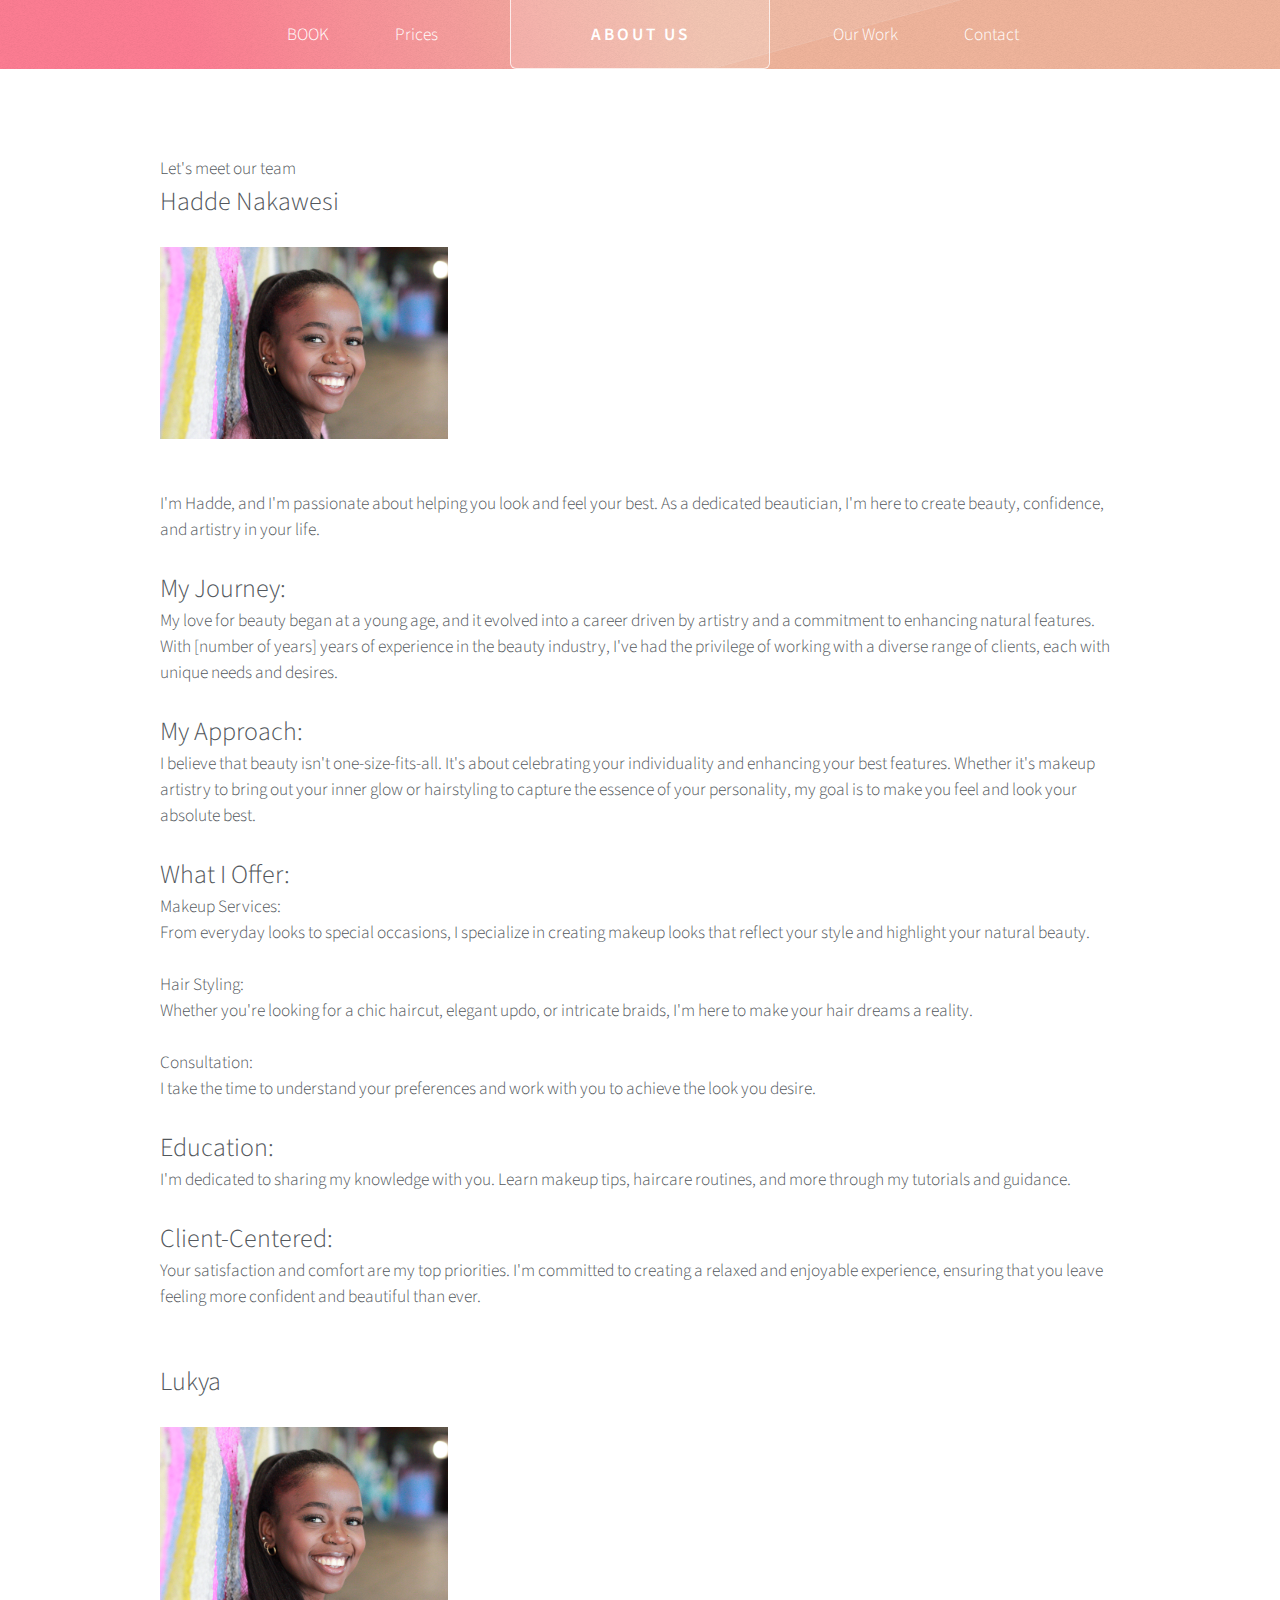
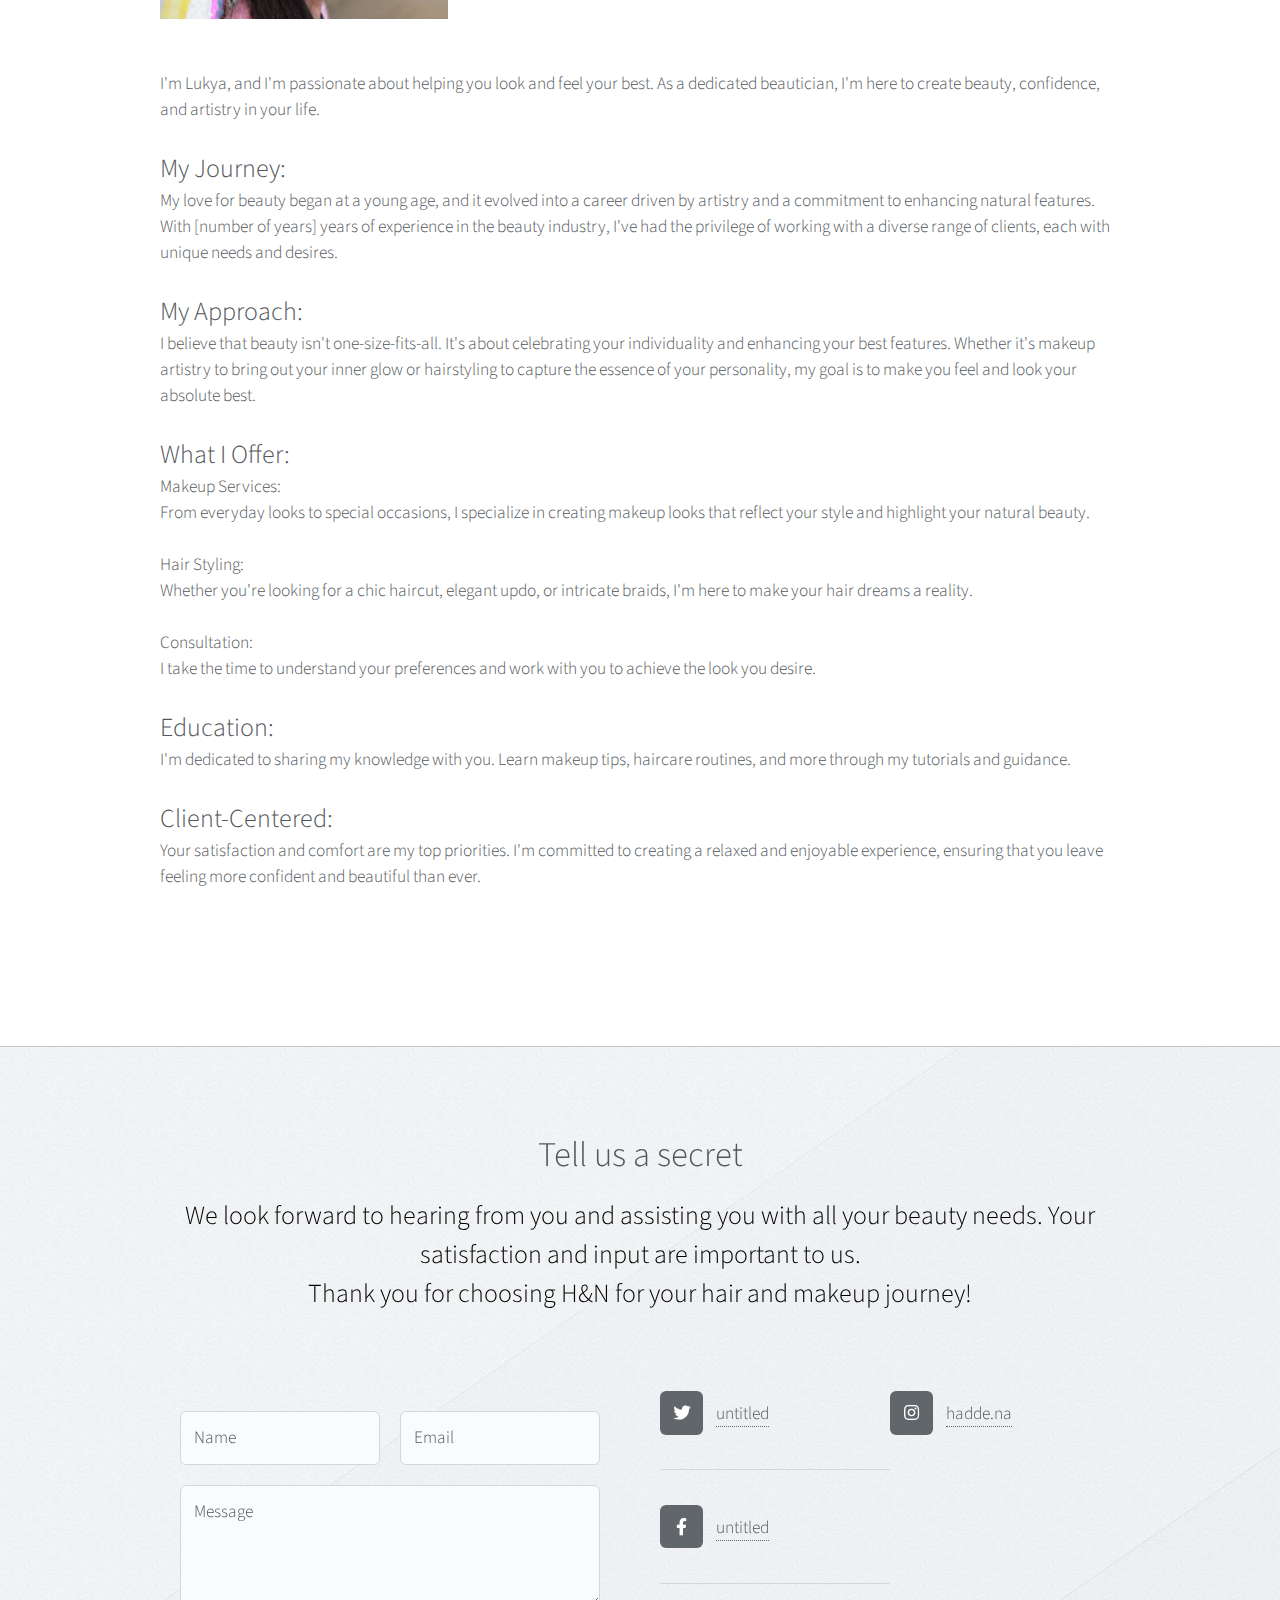
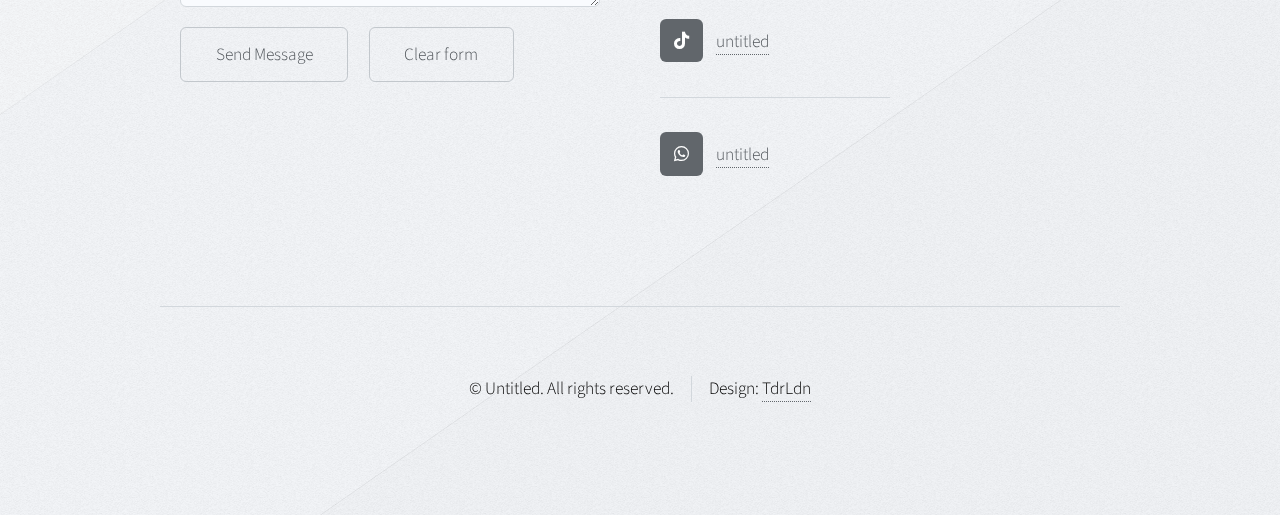
==== commit 8cec7033: "Update aboutus.html" ====
--- a/pages/aboutus.html
+++ b/pages/aboutus.html
@@ -155,7 +155,7 @@
 										<li class="icon brands fa-whatsapp"><a href="#"><span class="extra">whatsapp.com/</span>untitled</a></li>
 									</ul>
 									<ul class="divided icons col-6 col-12-mobile">
-										<li class="icon brands fa-instagram"><a href="#"><span class="extra">instagram.com/</span>untitled</a></li>
+												<li class="icon brands fa-instagram"><a href="https://instagram.com/hadde.na?igshid=MzRlODBiNWFlZA=="><span class="extra">instagram.com/</span>hadde.na</a></li>
 									</ul>
 								</div>
 							</section>
--- a/assets/css/main.css
+++ b/assets/css/main.css
@@ -2836,10 +2836,10 @@
 					}
 
 					#navButton .toggle:before {
-						background: rgba(128, 132, 136, 0.35);
-						border-radius: 0 0 0.35em 0.35em;
+						background: rgba(46, 42, 42, 0.85);
+						border-radius: 0 0 0.90em 0.90em;
 						border-top: 0;
-						color: #fff;
+						color: #ffffff;
 						content: '\f0c9';
 						display: block;
 						font-size: 18px;
@@ -2851,6 +2851,10 @@
 						text-align: center;
 						text-decoration: none;
 						width: 80px;
+					}
+
+					#navButton:hover {
+						transform: scale(1.3);
 					}
 
 			#navPanel {
@@ -2880,7 +2884,7 @@
 				z-index: 10002;
 				box-shadow: inset 0px -2px 5px 0px rgba(0, 0, 0, 0.25);
 				font-size: 1em;
-				background-color: #45474a;
+				background-color: #56595c;
 				background-size: 128px 128px, 100% 100%, 100% 100%;
 			}
 
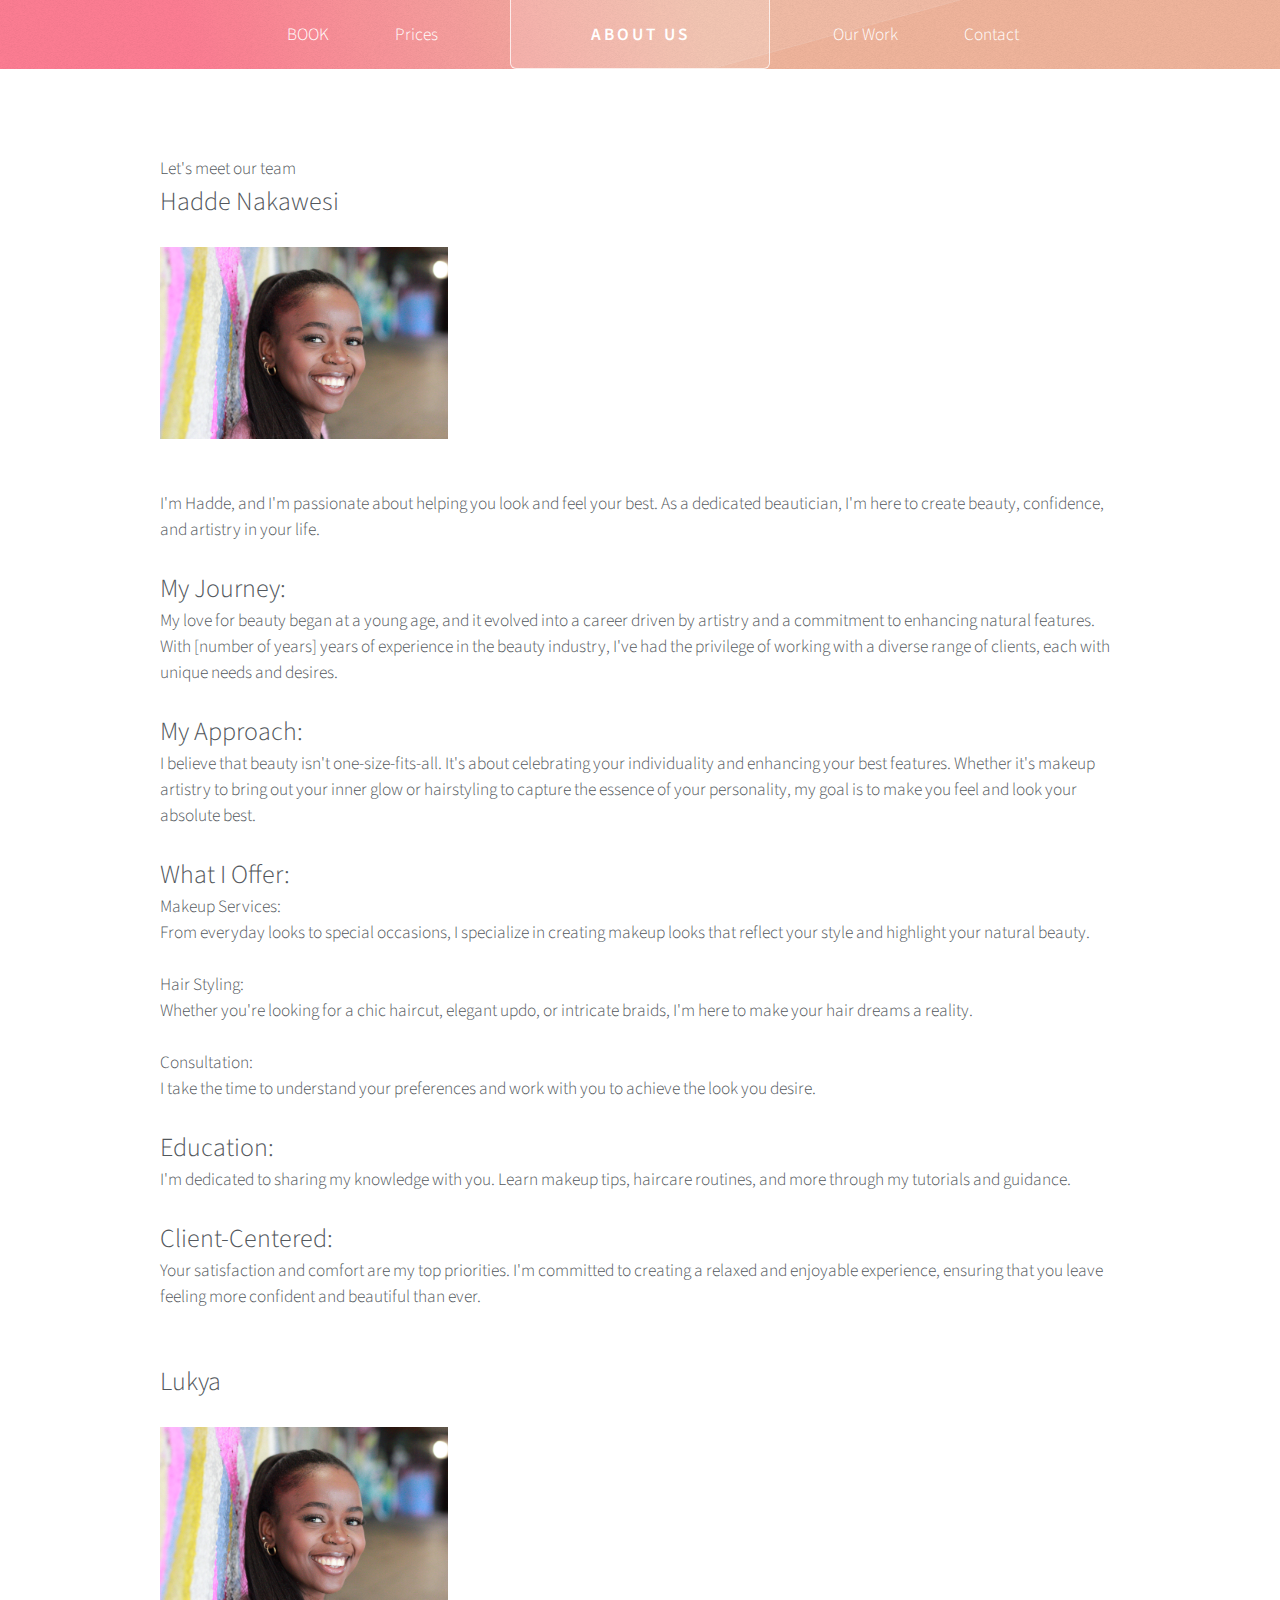
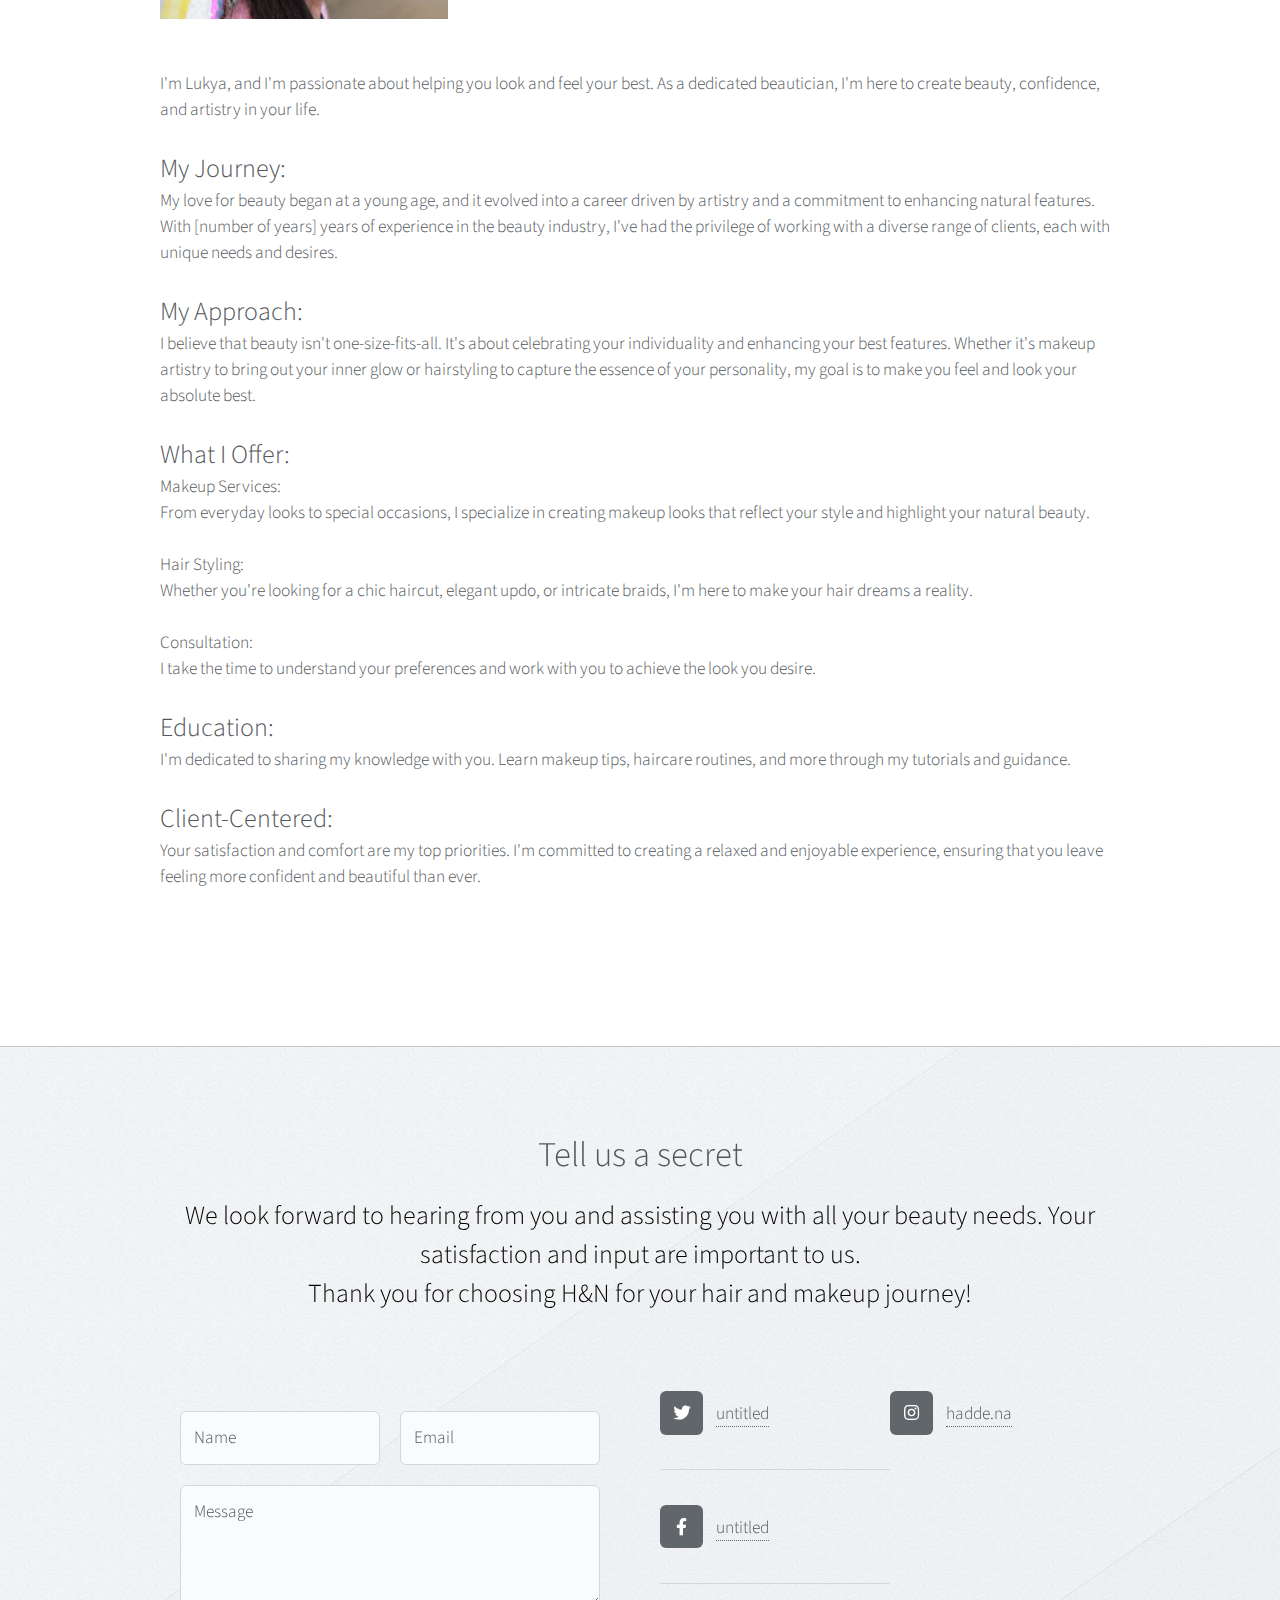
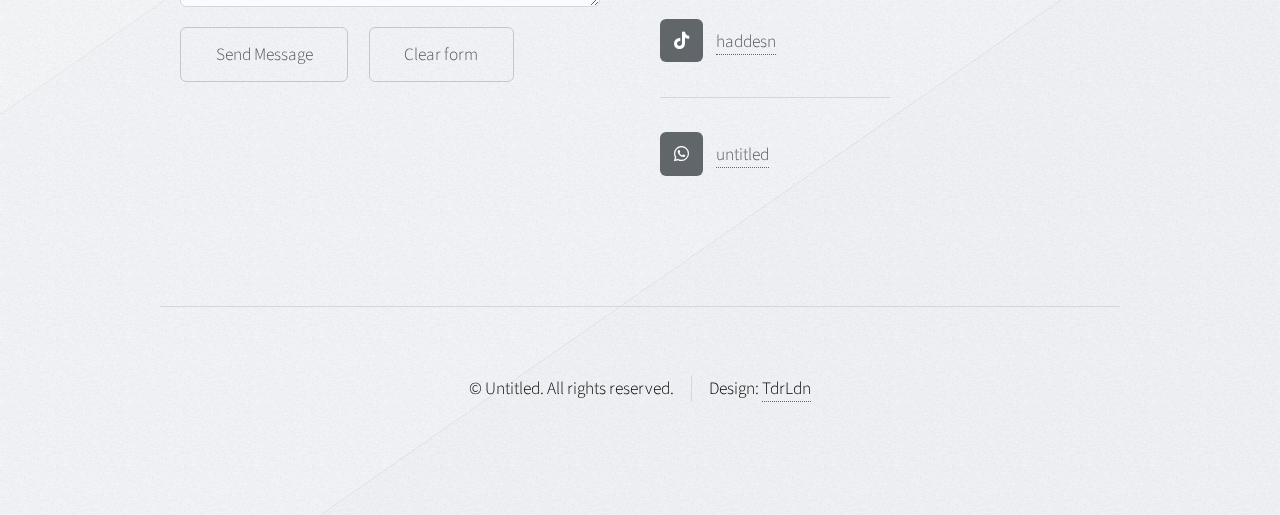
==== commit 2cfa851b: "Update aboutus.html" ====
--- a/pages/aboutus.html
+++ b/pages/aboutus.html
@@ -151,7 +151,7 @@
 									<ul class="divided icons col-6 col-12-mobile">
 										<li class="icon brands fa-twitter"><a href="#"><span class="extra">twitter.com/</span>untitled</a></li>
 										<li class="icon brands fa-facebook-f"><a href="#"><span class="extra">facebook.com/</span>untitled</a></li>
-										<li class="icon brands fa-tiktok"><a href="#"><span class="extra">tiktok.com/</span>untitled</a></li>
+										<li class="icon brands fa-tiktok"><a href="https://www.tiktok.com/@haddesn?_t=8gpFCuly26K&_r=1"><span class="extra">tiktok.com/</span>haddesn</a></li>
 										<li class="icon brands fa-whatsapp"><a href="#"><span class="extra">whatsapp.com/</span>untitled</a></li>
 									</ul>
 									<ul class="divided icons col-6 col-12-mobile">
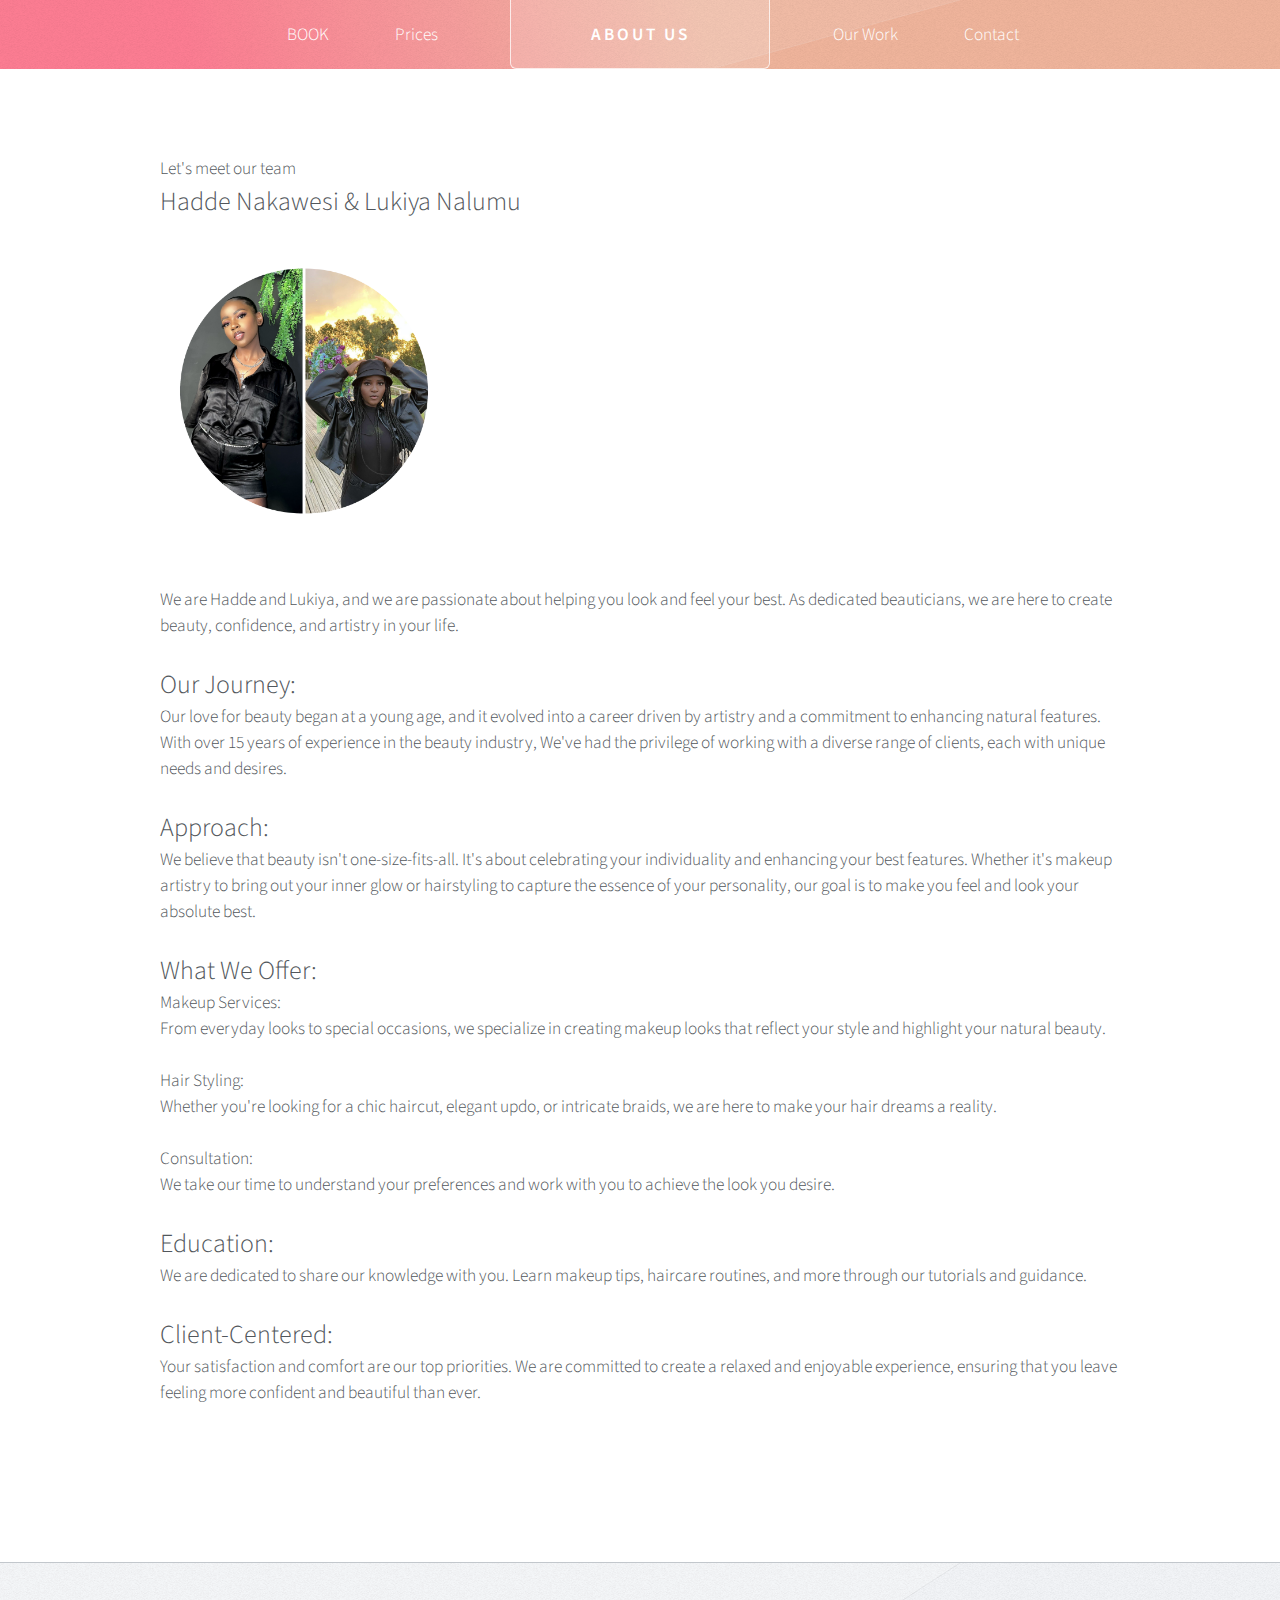
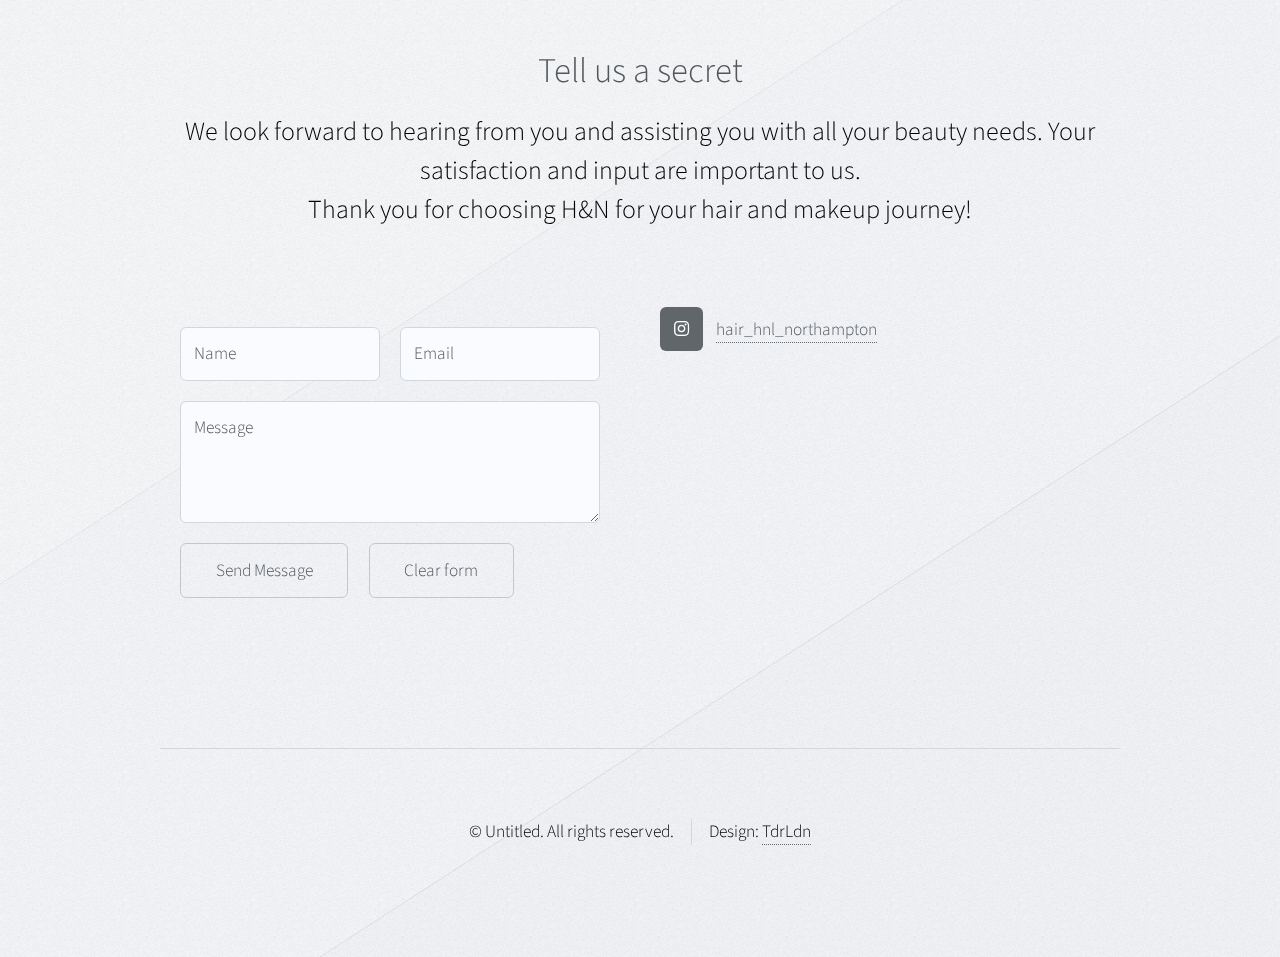
==== commit e9812edc: "update" ====
--- a/pages/aboutus.html
+++ b/pages/aboutus.html
@@ -39,78 +39,42 @@
 							<article id="content">
 								<header>
 									<h1>Let's meet our team</h1>
-									<h3>Hadde Nakawesi</h3>
+									<h3>Hadde Nakawesi & Lukiya Nalumu</h3>
 								</header>
-								<a href="#" class="image feature"><img src="../images/h.jpg" alt="" /></a>
-								<p>I'm Hadde, and I'm passionate about helping you look and feel your best. As a dedicated beautician, I'm here to create beauty, confidence, and artistry in your life.</p>
+								<a href="#" class="image feature"><img src="../images/hnl.png" alt="" /></a>
+								<p>We are Hadde and Lukiya, and we are passionate about helping you look and feel your best. As dedicated beauticians, we are here to create beauty, confidence, and artistry in your life.</p>
 
-									<h3>My Journey:</h3>
+								<h3>Our Journey:</h3>
 									
-									<p>My love for beauty began at a young age, and it evolved into a career driven by artistry and a commitment to enhancing natural features. With [number of years] years of experience in the beauty industry, I've had the privilege of working with a diverse range of clients, each with unique needs and desires.</p>
-									
-									<h3>My Approach:</h3>
-									
-									<p>I believe that beauty isn't one-size-fits-all. It's about celebrating your individuality and enhancing your best features. Whether it's makeup artistry to bring out your inner glow or hairstyling to capture the essence of your personality, my goal is to make you feel and look your absolute best.</p>
-									
-									<h3>What I Offer:</h3>
-									
-									<h4>Makeup Services:</h4>
-									
-									<p>From everyday looks to special occasions, I specialize in creating makeup looks that reflect your style and highlight your natural beauty.</p>
-									
-									<h4>Hair Styling:</h4> 
-									
-									<p>Whether you're looking for a chic haircut, elegant updo, or intricate braids, I'm here to make your hair dreams a reality.</p>
-									
-									<h4>Consultation:</h4>
-									
-									<p>I take the time to understand your preferences and work with you to achieve the look you desire.</p>
-									
-									<h3>Education:</h3> 
-									
-									<p>I'm dedicated to sharing my knowledge with you. Learn makeup tips, haircare routines, and more through my tutorials and guidance.</p>
-									
-									<h3>Client-Centered:</h3>
-									
-									<p>Your satisfaction and comfort are my top priorities. I'm committed to creating a relaxed and enjoyable experience, ensuring that you leave feeling more confident and beautiful than ever.</p>
-							</article>
-							<article id="content">
-								<header>
-									<h3>Lukya</h3>
-								</header>
-								<a href="#" class="image feature"><img src="../images/h.jpg" alt="" /></a>
-								<p>I'm Lukya, and I'm passionate about helping you look and feel your best. As a dedicated beautician, I'm here to create beauty, confidence, and artistry in your life.</p>
-
-									<h3>My Journey:</h3>
-									
-									<p>My love for beauty began at a young age, and it evolved into a career driven by artistry and a commitment to enhancing natural features. With [number of years] years of experience in the beauty industry, I've had the privilege of working with a diverse range of clients, each with unique needs and desires.</p>
-									
-									<h3>My Approach:</h3>
-									
-									<p>I believe that beauty isn't one-size-fits-all. It's about celebrating your individuality and enhancing your best features. Whether it's makeup artistry to bring out your inner glow or hairstyling to capture the essence of your personality, my goal is to make you feel and look your absolute best.</p>
-									
-									<h3>What I Offer:</h3>
-									
-									<h4>Makeup Services:</h4>
-									
-									<p>From everyday looks to special occasions, I specialize in creating makeup looks that reflect your style and highlight your natural beauty.</p>
-									
-									<h4>Hair Styling:</h4> 
-									
-									<p>Whether you're looking for a chic haircut, elegant updo, or intricate braids, I'm here to make your hair dreams a reality.</p>
-									
-									<h4>Consultation:</h4>
-									
-									<p>I take the time to understand your preferences and work with you to achieve the look you desire.</p>
-									
-									<h3>Education:</h3> 
-									
-									<p>I'm dedicated to sharing my knowledge with you. Learn makeup tips, haircare routines, and more through my tutorials and guidance.</p>
-									
-									<h3>Client-Centered:</h3>
-									
-									<p>Your satisfaction and comfort are my top priorities. I'm committed to creating a relaxed and enjoyable experience, ensuring that you leave feeling more confident and beautiful than ever.</p>
-							</article>
+								<p>Our love for beauty began at a young age, and it evolved into a career driven by artistry and a commitment to enhancing natural features. With over 15 years of experience in the beauty industry, We've had the privilege of working with a diverse range of clients, each with unique needs and desires.</p>
+								
+								<h3>Approach:</h3>
+								
+								<p>We believe that beauty isn't one-size-fits-all. It's about celebrating your individuality and enhancing your best features. Whether it's makeup artistry to bring out your inner glow or hairstyling to capture the essence of your personality, our goal is to make you feel and look your absolute best.</p>
+								
+								<h3>What We Offer:</h3>
+								
+								<h4>Makeup Services:</h4>
+								
+								<p>From everyday looks to special occasions, we specialize in creating makeup looks that reflect your style and highlight your natural beauty.</p>
+								
+								<h4>Hair Styling:</h4> 
+								
+								<p>Whether you're looking for a chic haircut, elegant updo, or intricate braids, we are here to make your hair dreams a reality.</p>
+								
+								<h4>Consultation:</h4>
+								
+								<p>We take our time to understand your preferences and work with you to achieve the look you desire.</p>
+								
+								<h3>Education:</h3> 
+								
+								<p>We are dedicated to share our knowledge with you. Learn makeup tips, haircare routines, and more through our tutorials and guidance.</p>
+								
+								<h3>Client-Centered:</h3>
+								
+								<p>Your satisfaction and comfort are our top priorities. We are committed to create a relaxed and enjoyable experience, ensuring that you leave feeling more confident and beautiful than ever.</p>
+						</article>
+							
 
 						
 					</div>
@@ -149,13 +113,11 @@
 							<section class="col-6 col-12-narrower">
 								<div class="row gtr-0">
 									<ul class="divided icons col-6 col-12-mobile">
-										<li class="icon brands fa-twitter"><a href="#"><span class="extra">twitter.com/</span>untitled</a></li>
+										<!-- <li class="icon brands fa-twitter"><a href="#"><span class="extra">twitter.com/</span>untitled</a></li>
 										<li class="icon brands fa-facebook-f"><a href="#"><span class="extra">facebook.com/</span>untitled</a></li>
 										<li class="icon brands fa-tiktok"><a href="https://www.tiktok.com/@haddesn?_t=8gpFCuly26K&_r=1"><span class="extra">tiktok.com/</span>haddesn</a></li>
-										<li class="icon brands fa-whatsapp"><a href="#"><span class="extra">whatsapp.com/</span>untitled</a></li>
-									</ul>
-									<ul class="divided icons col-6 col-12-mobile">
-												<li class="icon brands fa-instagram"><a href="https://instagram.com/hadde.na?igshid=MzRlODBiNWFlZA=="><span class="extra">instagram.com/</span>hadde.na</a></li>
+										<li class="icon brands fa-whatsapp"><a href="#"><span class="extra">whatsapp.com/</span>untitled</a></li> -->
+										<li class="icon brands fa-instagram"><a href="https://instagram.com/hair_hnl_northampton/"><span class="extra">instagram.com/</span>hair_hnl_northampton</a></li>
 									</ul>
 								</div>
 							</section>
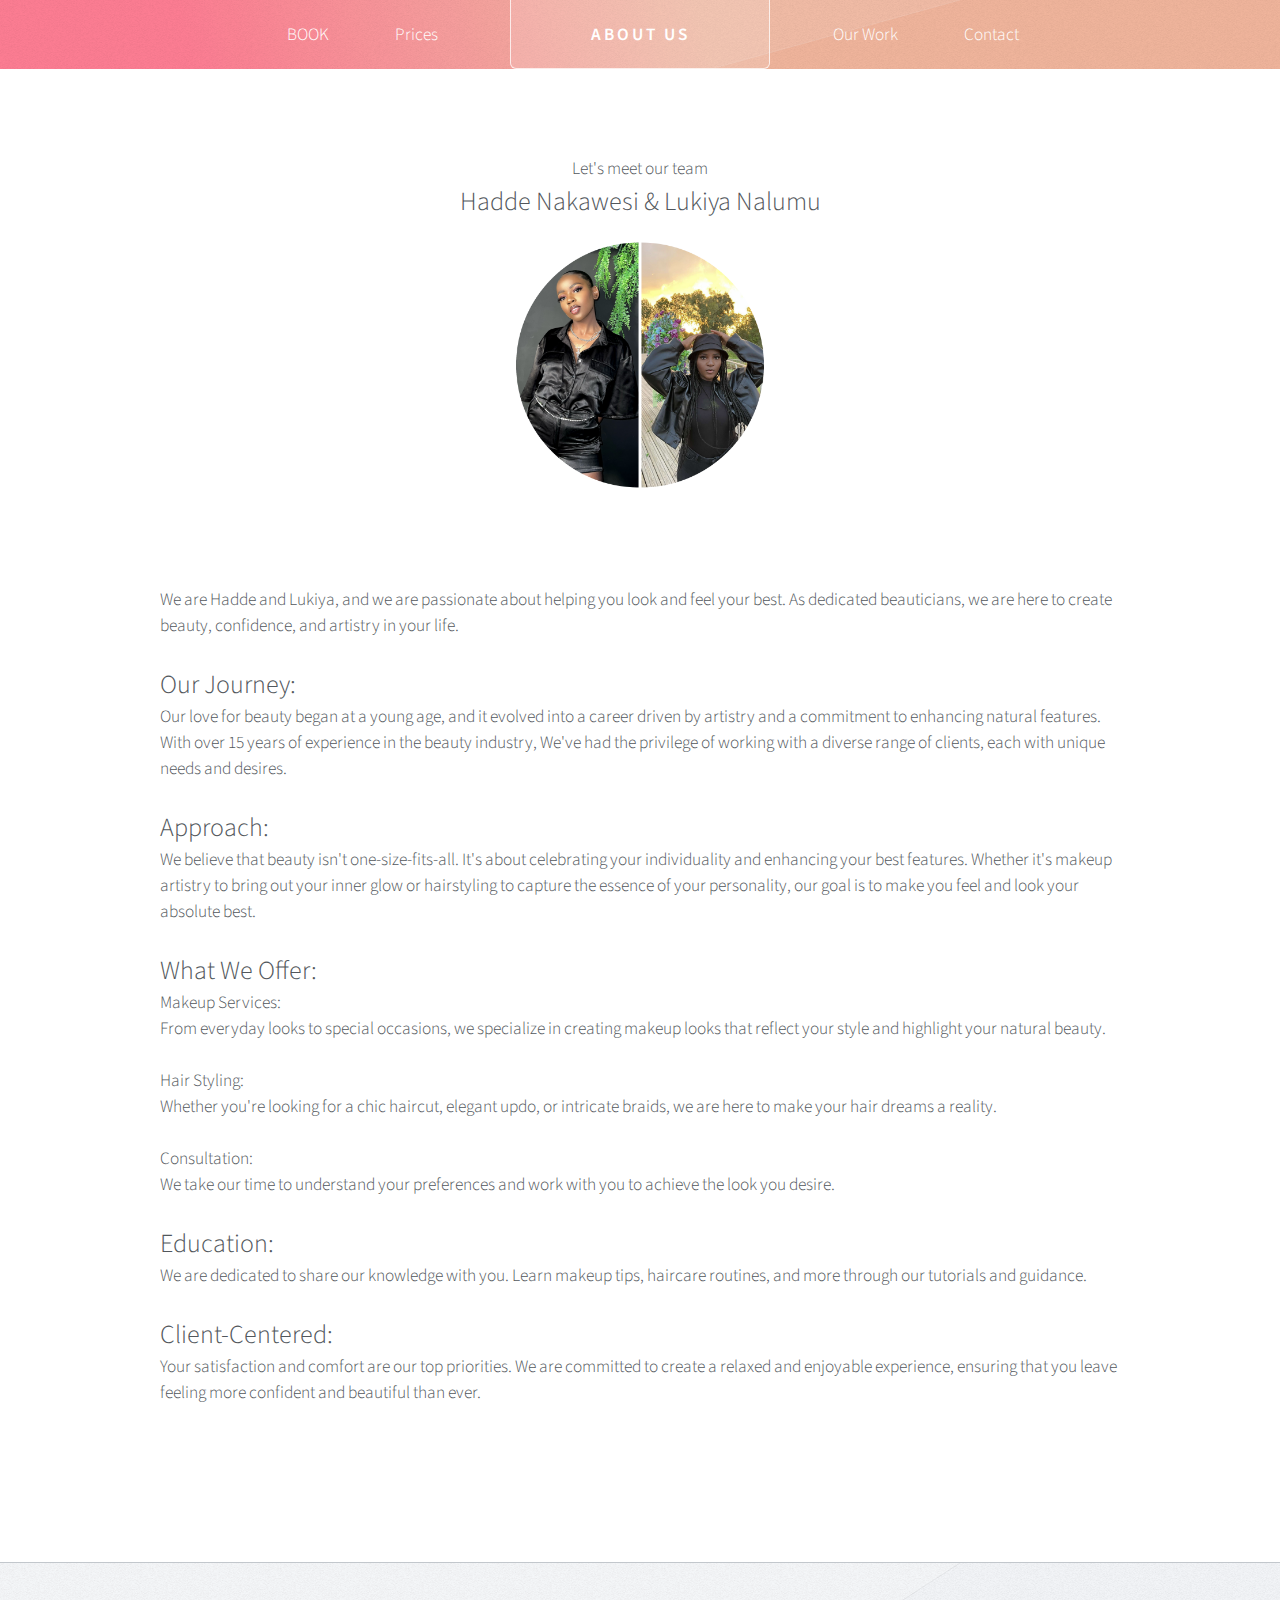
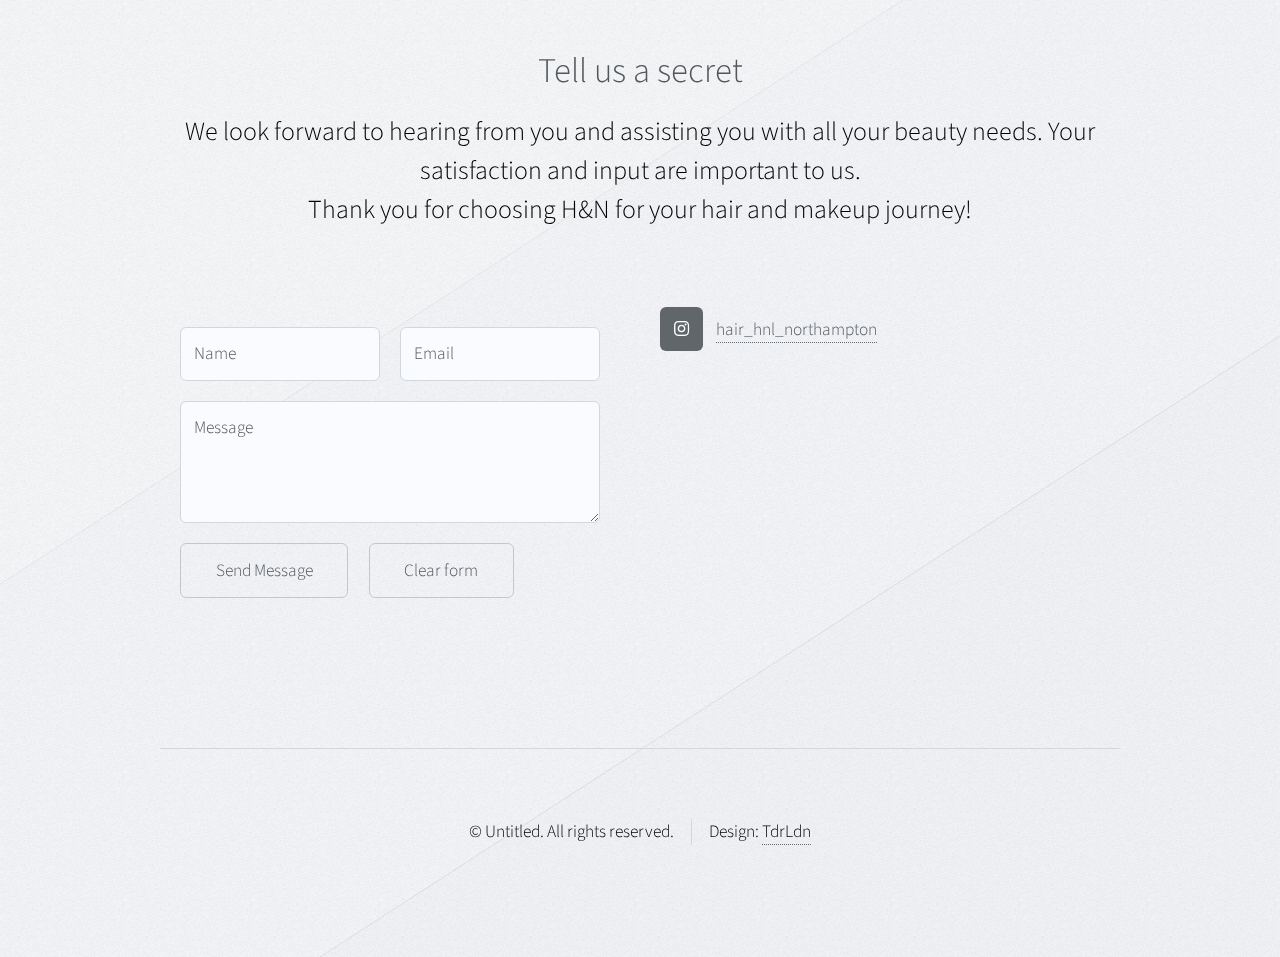
==== commit 14c0decd: "update" ====
--- a/pages/aboutus.html
+++ b/pages/aboutus.html
@@ -37,11 +37,11 @@
 
 						<!-- Content -->
 							<article id="content">
-								<header>
-									<h1>Let's meet our team</h1>
-									<h3>Hadde Nakawesi & Lukiya Nalumu</h3>
-								</header>
-								<a href="#" class="image feature"><img src="../images/hnl.png" alt="" /></a>
+									<header class="intro">
+										<h1>Let's meet our team</h1>
+										<h3>Hadde Nakawesi & Lukiya Nalumu</h3>
+										<a href="#" class="image feature"><img src="../images/hnl.png" alt="" /></a>
+									</header>
 								<p>We are Hadde and Lukiya, and we are passionate about helping you look and feel your best. As dedicated beauticians, we are here to create beauty, confidence, and artistry in your life.</p>
 
 								<h3>Our Journey:</h3>
--- a/assets/css/main.css
+++ b/assets/css/main.css
@@ -3159,3 +3159,8 @@
 	#td1 {
 		text-align: center;
 	}
+
+	.intro {
+		display: grid;
+		place-items: center;
+	}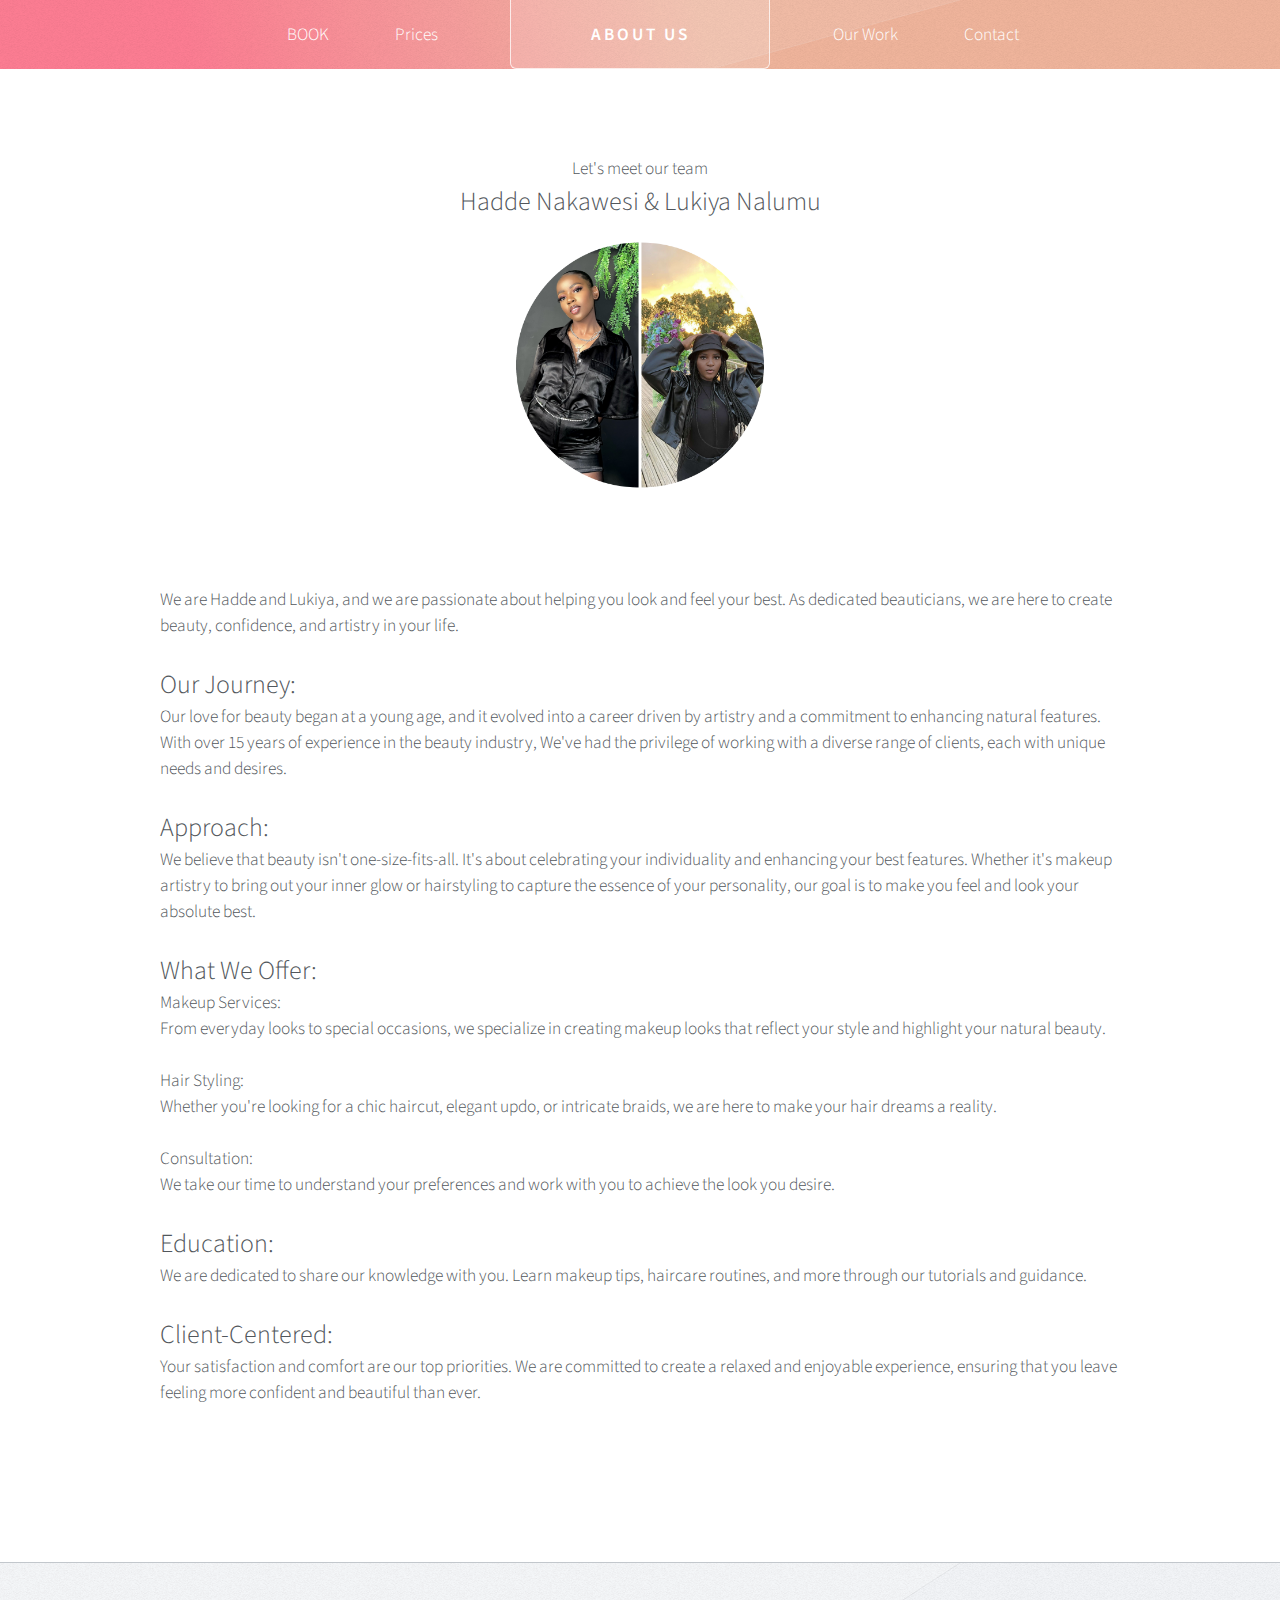
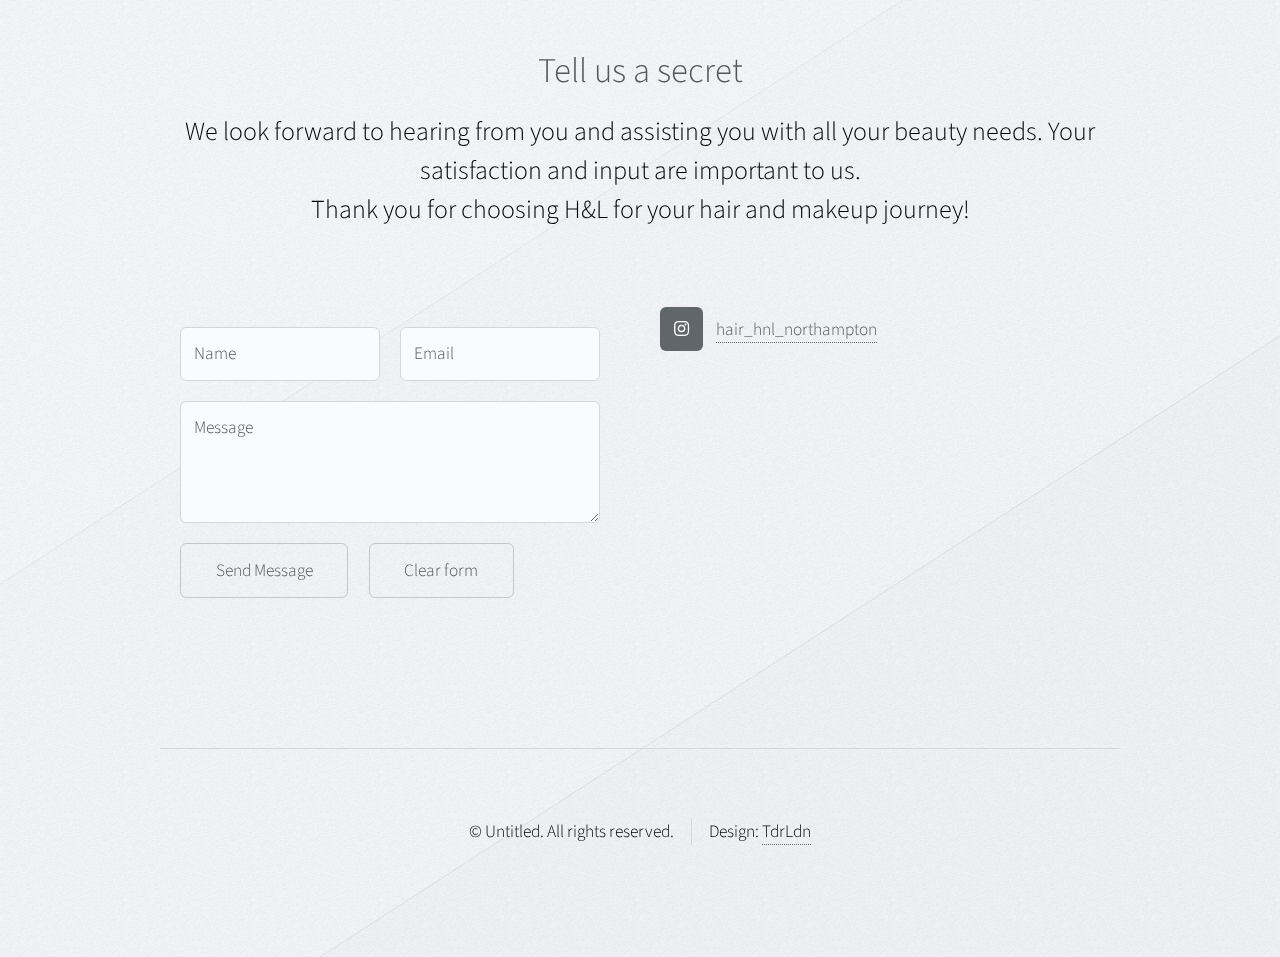
==== commit 19519c37: "update" ====
--- a/pages/aboutus.html
+++ b/pages/aboutus.html
@@ -86,7 +86,7 @@
 						<header class="major">
 							<h2>Tell us a secret</h2>
 							<p>We look forward to hearing from you and assisting you with all your beauty needs. Your satisfaction and input are important to us.<br>
-								Thank you for choosing H&N for your hair and makeup journey!</p>
+								Thank you for choosing H&L for your hair and makeup journey!</p>
 						</header>
 						<div class="row">
 							<section class="col-6 col-12-narrower">
--- a/assets/css/main.css
+++ b/assets/css/main.css
@@ -3163,4 +3163,55 @@
 	.intro {
 		display: grid;
 		place-items: center;
-	}+	}
+
+	.image1 { 
+		width: 48%; display: inline-block;
+	}
+
+	
+	.gallery {
+		display: flex;
+		flex-wrap: wrap;
+		padding: 5px;
+		background-image: url(../css/images/image-wrapper.svg);
+	}
+
+	.gallery img {
+		width: 100%;
+		height: auto;
+		transition: transform 0.6s ease;
+	}
+
+	.gallery img:hover {
+		transform: scale(1.4);
+	}
+
+
+	@media screen and (max-width: 720px) {
+		.gallery img {
+			width: 30%;
+			margin: 1.66%;
+		}
+
+		.gallery {
+			margin: 20px;
+			padding: 20px;
+		}
+	}
+
+	@media screen and (min-width: 720px) {
+		.gallery img {
+			width: 30%;
+			margin: 1.66%;
+		}
+
+		.gallery {
+			margin-top: 50px;
+			margin-bottom: 100px;
+			padding: 80px;
+		}	
+	}
+
+
+	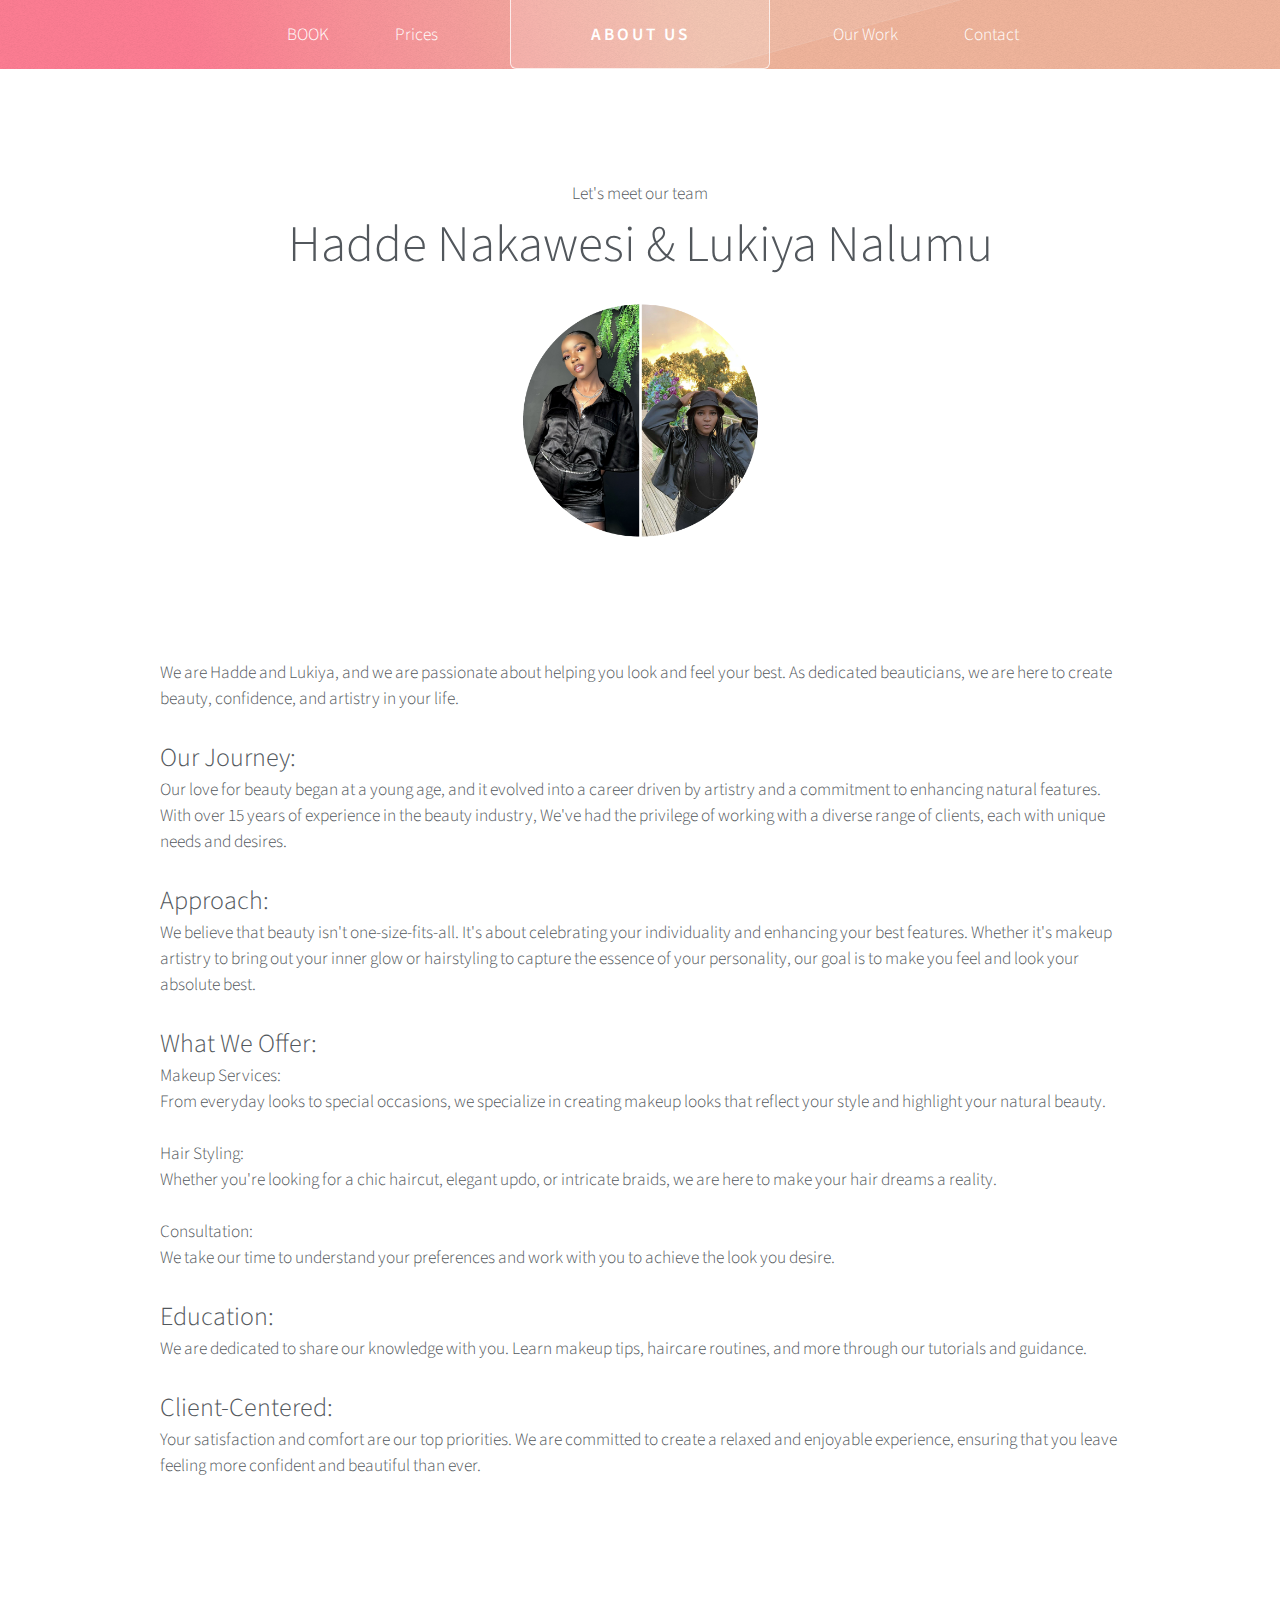
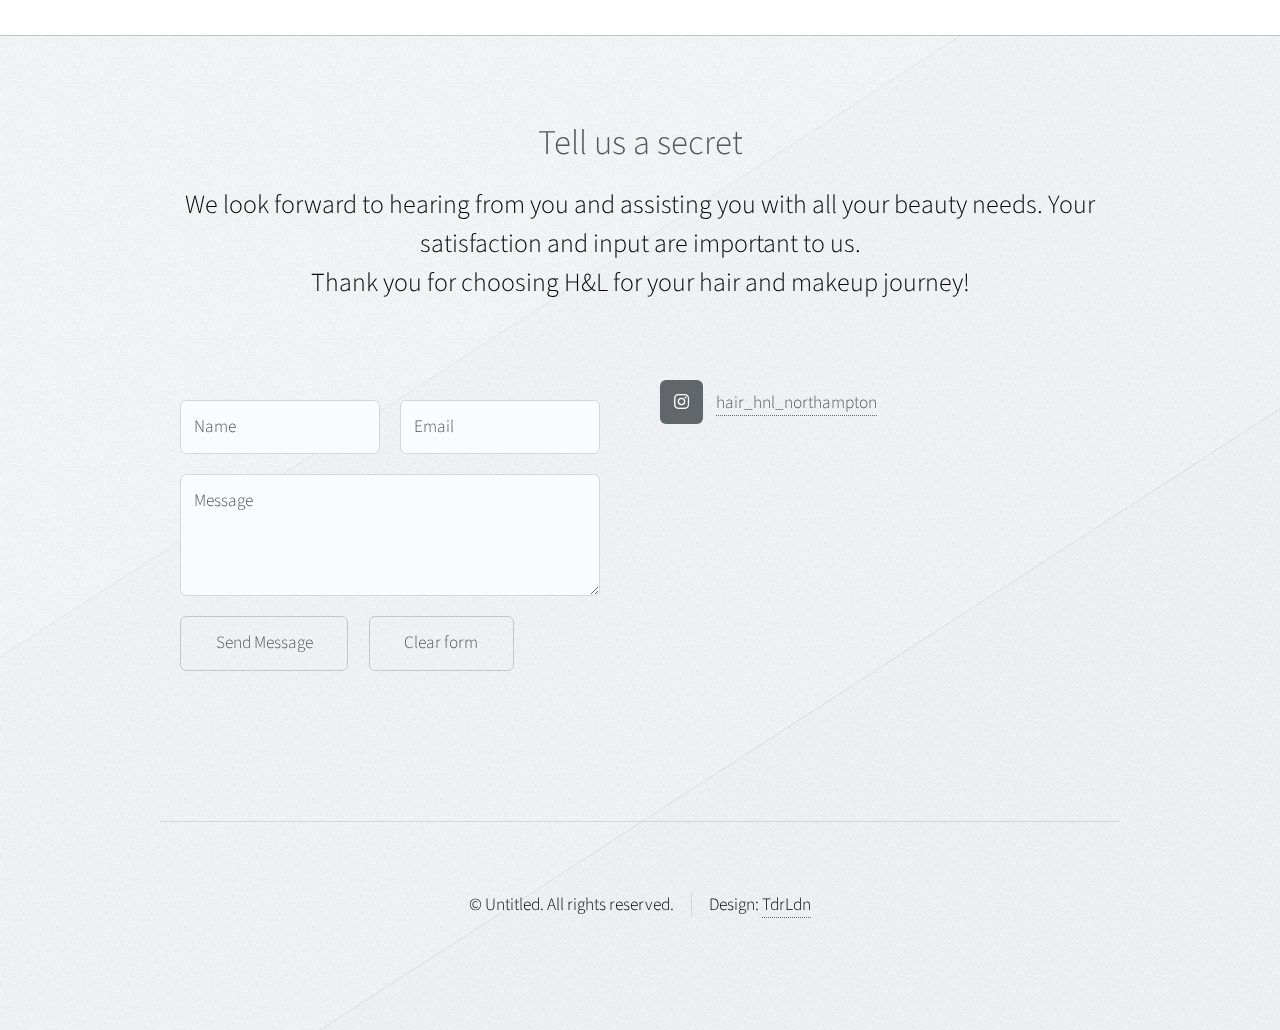
==== commit e34635e7: "y" ====
--- a/pages/aboutus.html
+++ b/pages/aboutus.html
@@ -39,7 +39,7 @@
 							<article id="content">
 									<header class="intro">
 										<h1>Let's meet our team</h1>
-										<h3>Hadde Nakawesi & Lukiya Nalumu</h3>
+										<h3 class="name1">Hadde Nakawesi & Lukiya Nalumu</h3>
 										<a href="#" class="image feature"><img src="../images/hnl.png" alt="" /></a>
 									</header>
 								<p>We are Hadde and Lukiya, and we are passionate about helping you look and feel your best. As dedicated beauticians, we are here to create beauty, confidence, and artistry in your life.</p>
--- a/assets/css/main.css
+++ b/assets/css/main.css
@@ -3163,6 +3163,25 @@
 	.intro {
 		display: grid;
 		place-items: center;
+		padding: 25px;
+	}
+
+	.intro2 {
+		display: grid;
+		place-items: center;
+		padding: 25px;
+		background-image: url(../css/images/image-wrapper.svg);
+
+	}
+
+	.intro3 {
+		display: grid;
+		place-items: center;
+		padding: 40px;
+	}
+
+	.name1 {
+		font-size: 4vw;
 	}
 
 	.image1 { 
@@ -3180,23 +3199,27 @@
 	.gallery img {
 		width: 100%;
 		height: auto;
-		transition: transform 0.6s ease;
-	}
-
-	.gallery img:hover {
-		transform: scale(1.4);
-	}
+
+	}
+
+	
 
 
 	@media screen and (max-width: 720px) {
 		.gallery img {
 			width: 30%;
 			margin: 1.66%;
+			transition: transform 1.4s ease;
+		}
+
+		.gallery img:hover {
+			transform: scale(1.9);
 		}
 
 		.gallery {
-			margin: 20px;
-			padding: 20px;
+			margin-top: 25px;
+			margin-bottom: 60px;
+			padding: 60px;
 		}
 	}
 
@@ -3204,6 +3227,11 @@
 		.gallery img {
 			width: 30%;
 			margin: 1.66%;
+			transition: transform 1.4s ease;
+		}
+
+		.gallery img:hover {
+			transform: scale(1.4);
 		}
 
 		.gallery {
@@ -3213,5 +3241,7 @@
 		}	
 	}
 
+	
+
 
 	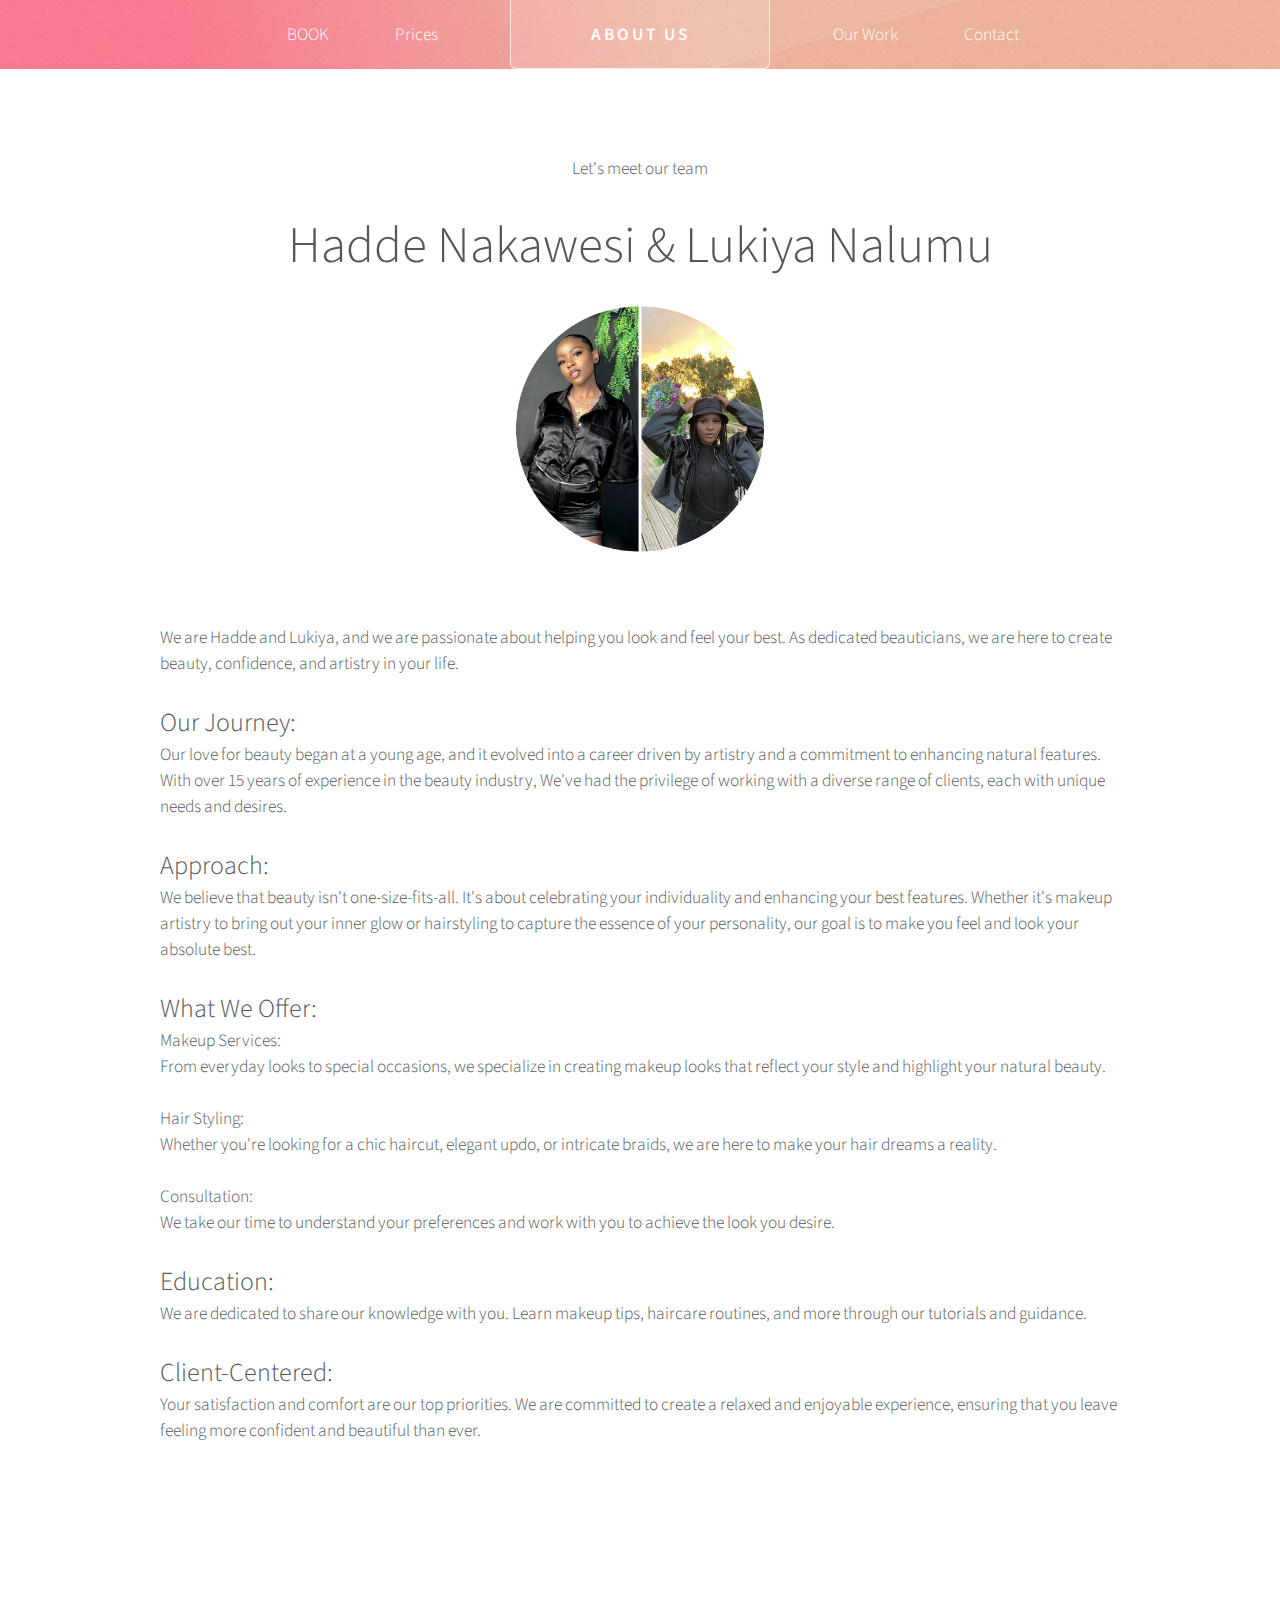
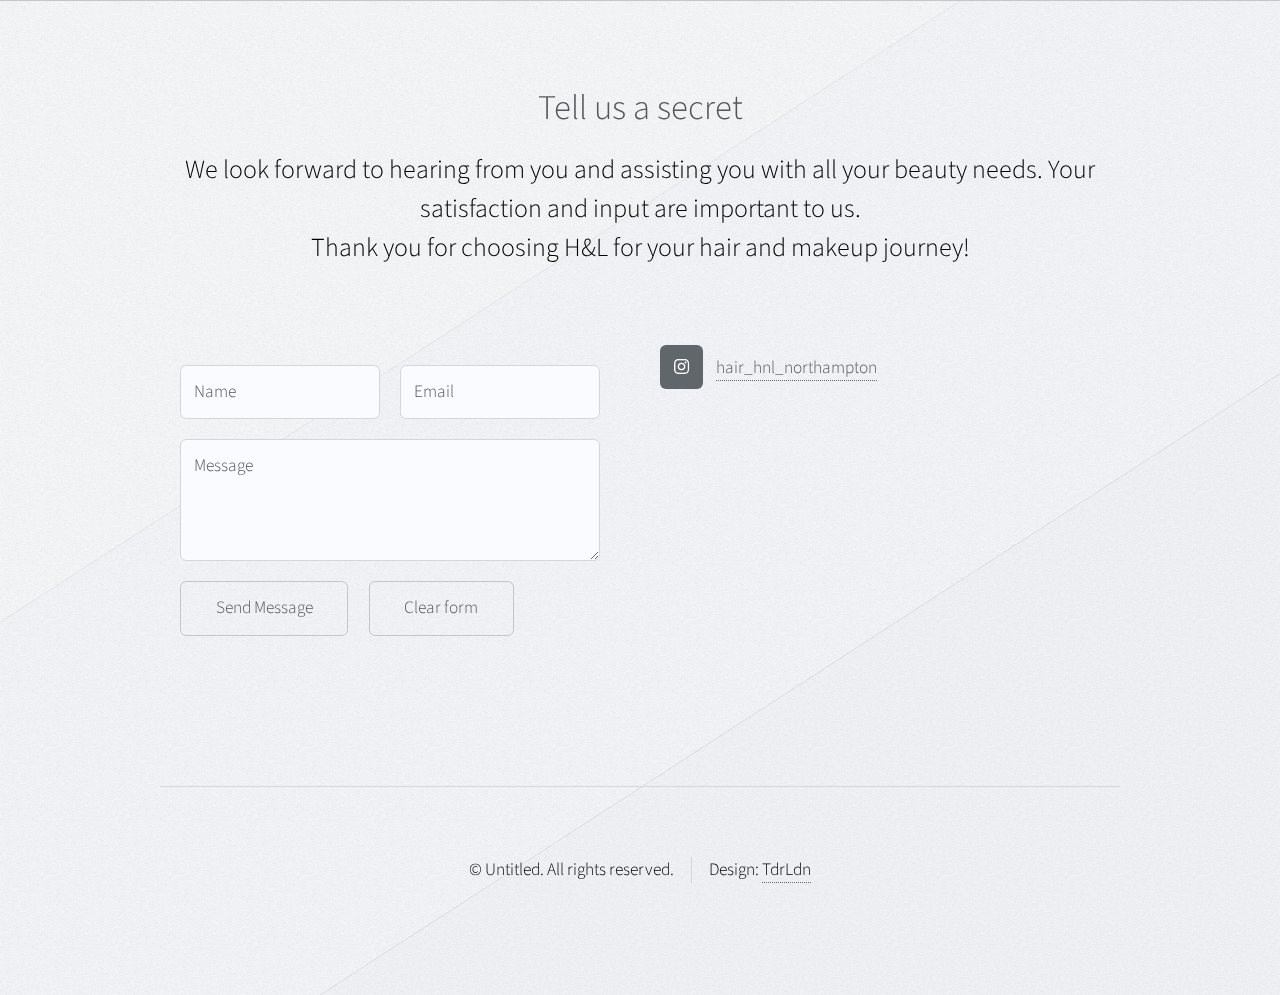
==== commit f7778475: "y" ====
--- a/pages/aboutus.html
+++ b/pages/aboutus.html
@@ -39,9 +39,14 @@
 							<article id="content">
 									<header class="intro">
 										<h1>Let's meet our team</h1>
+									</header>
+									<div class="intro">
 										<h3 class="name1">Hadde Nakawesi & Lukiya Nalumu</h3>
+									</div>	
+									<div class="intro">
 										<a href="#" class="image feature"><img src="../images/hnl.png" alt="" /></a>
-									</header>
+									</div>		
+
 								<p>We are Hadde and Lukiya, and we are passionate about helping you look and feel your best. As dedicated beauticians, we are here to create beauty, confidence, and artistry in your life.</p>
 
 								<h3>Our Journey:</h3>
--- a/assets/css/main.css
+++ b/assets/css/main.css
@@ -3159,11 +3159,20 @@
 	#td1 {
 		text-align: center;
 	}
-
-	.intro {
-		display: grid;
-		place-items: center;
-		padding: 25px;
+	@media screen and (max-width: 720px) {
+		.intro {
+			display: grid;
+			place-items: center;
+			padding: 2vw;
+		}
+	}	
+
+	@media screen and (min-width: 720px) {
+		.intro {
+			display: grid;
+			place-items: center;
+
+		}
 	}
 
 	.intro2 {
